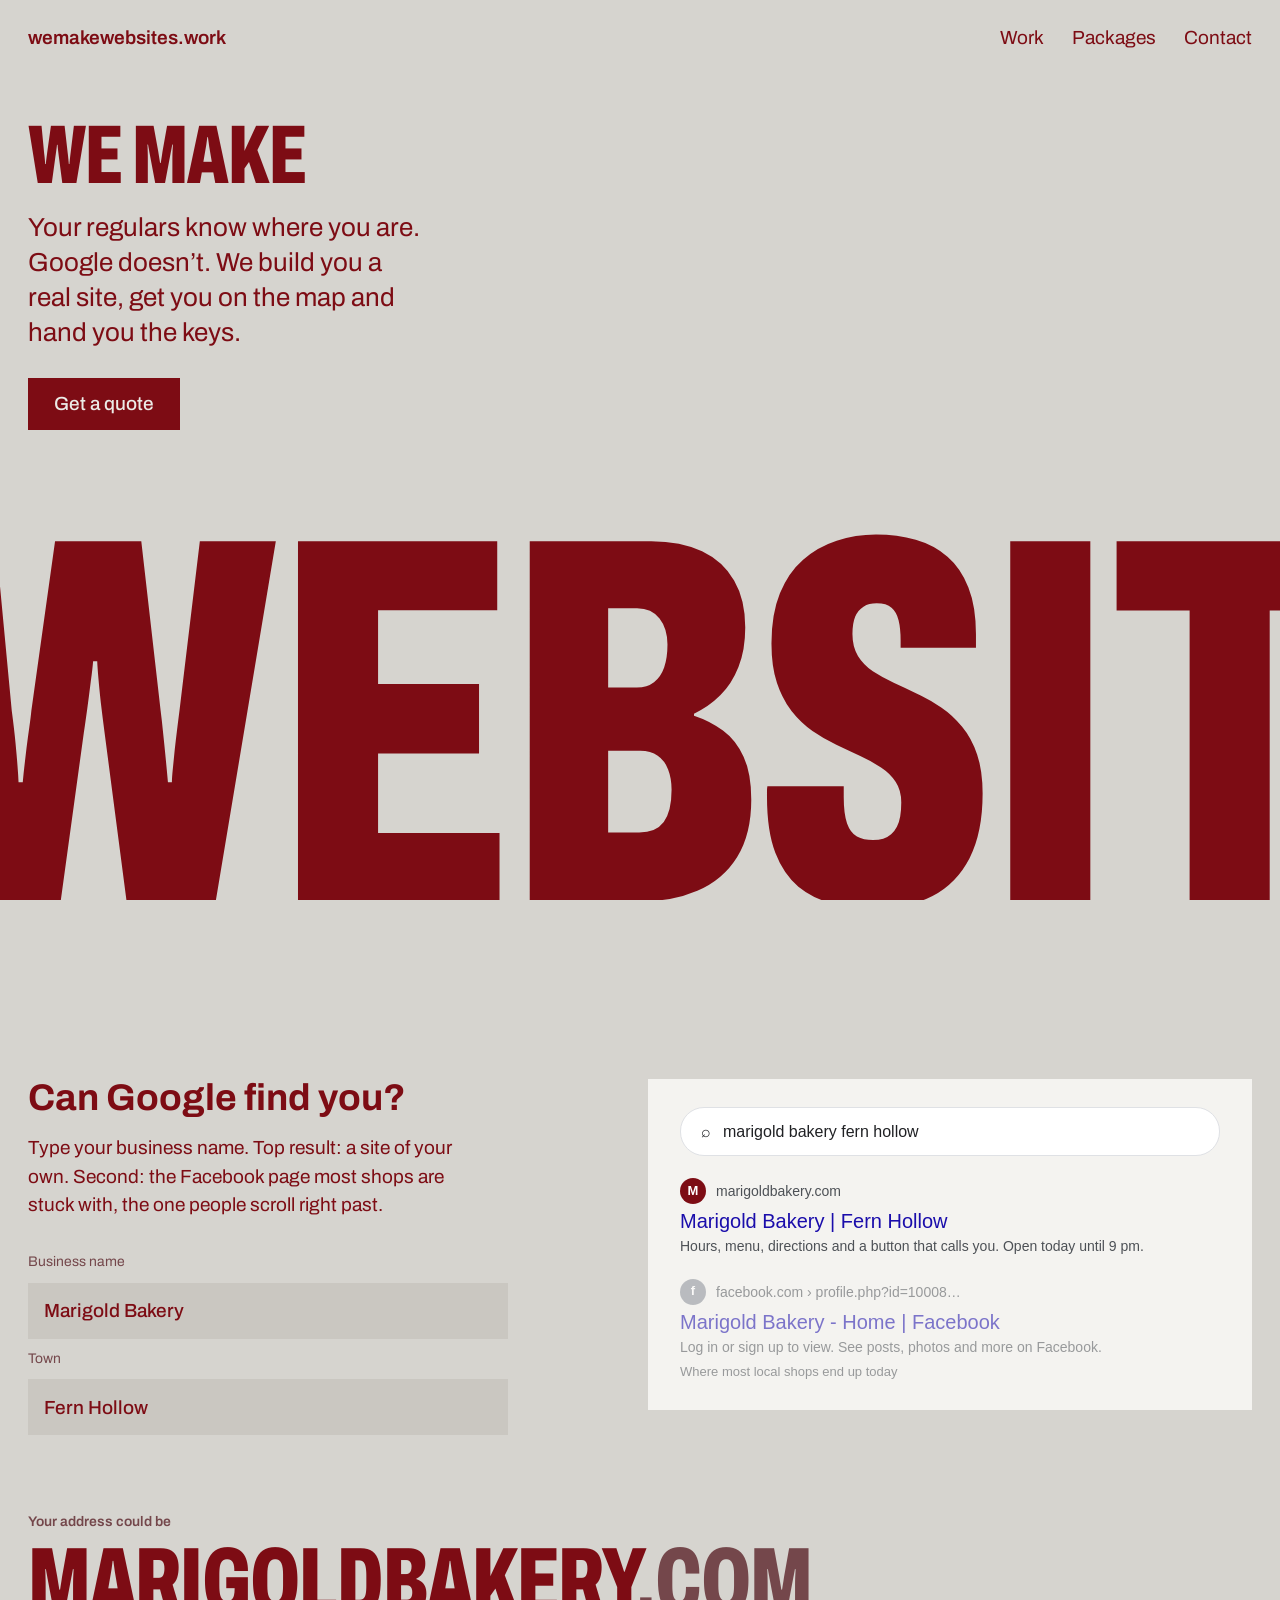
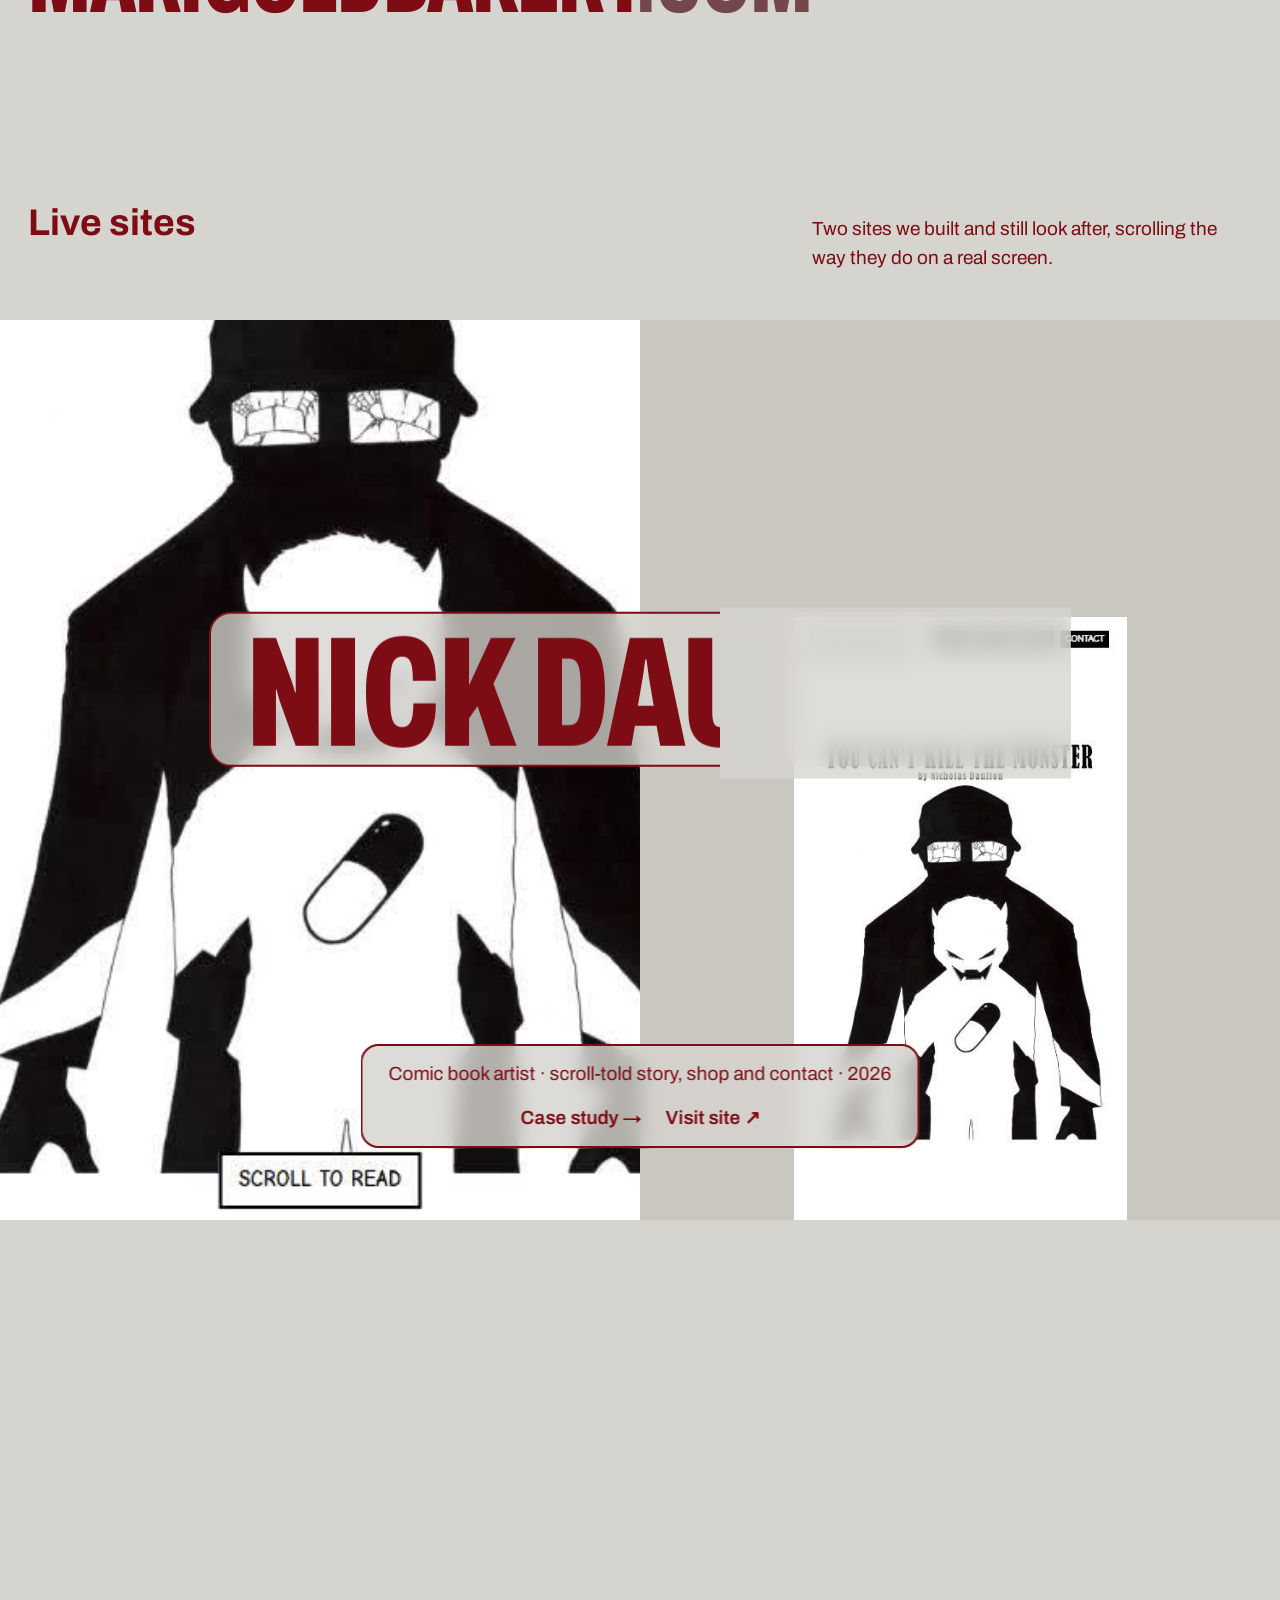
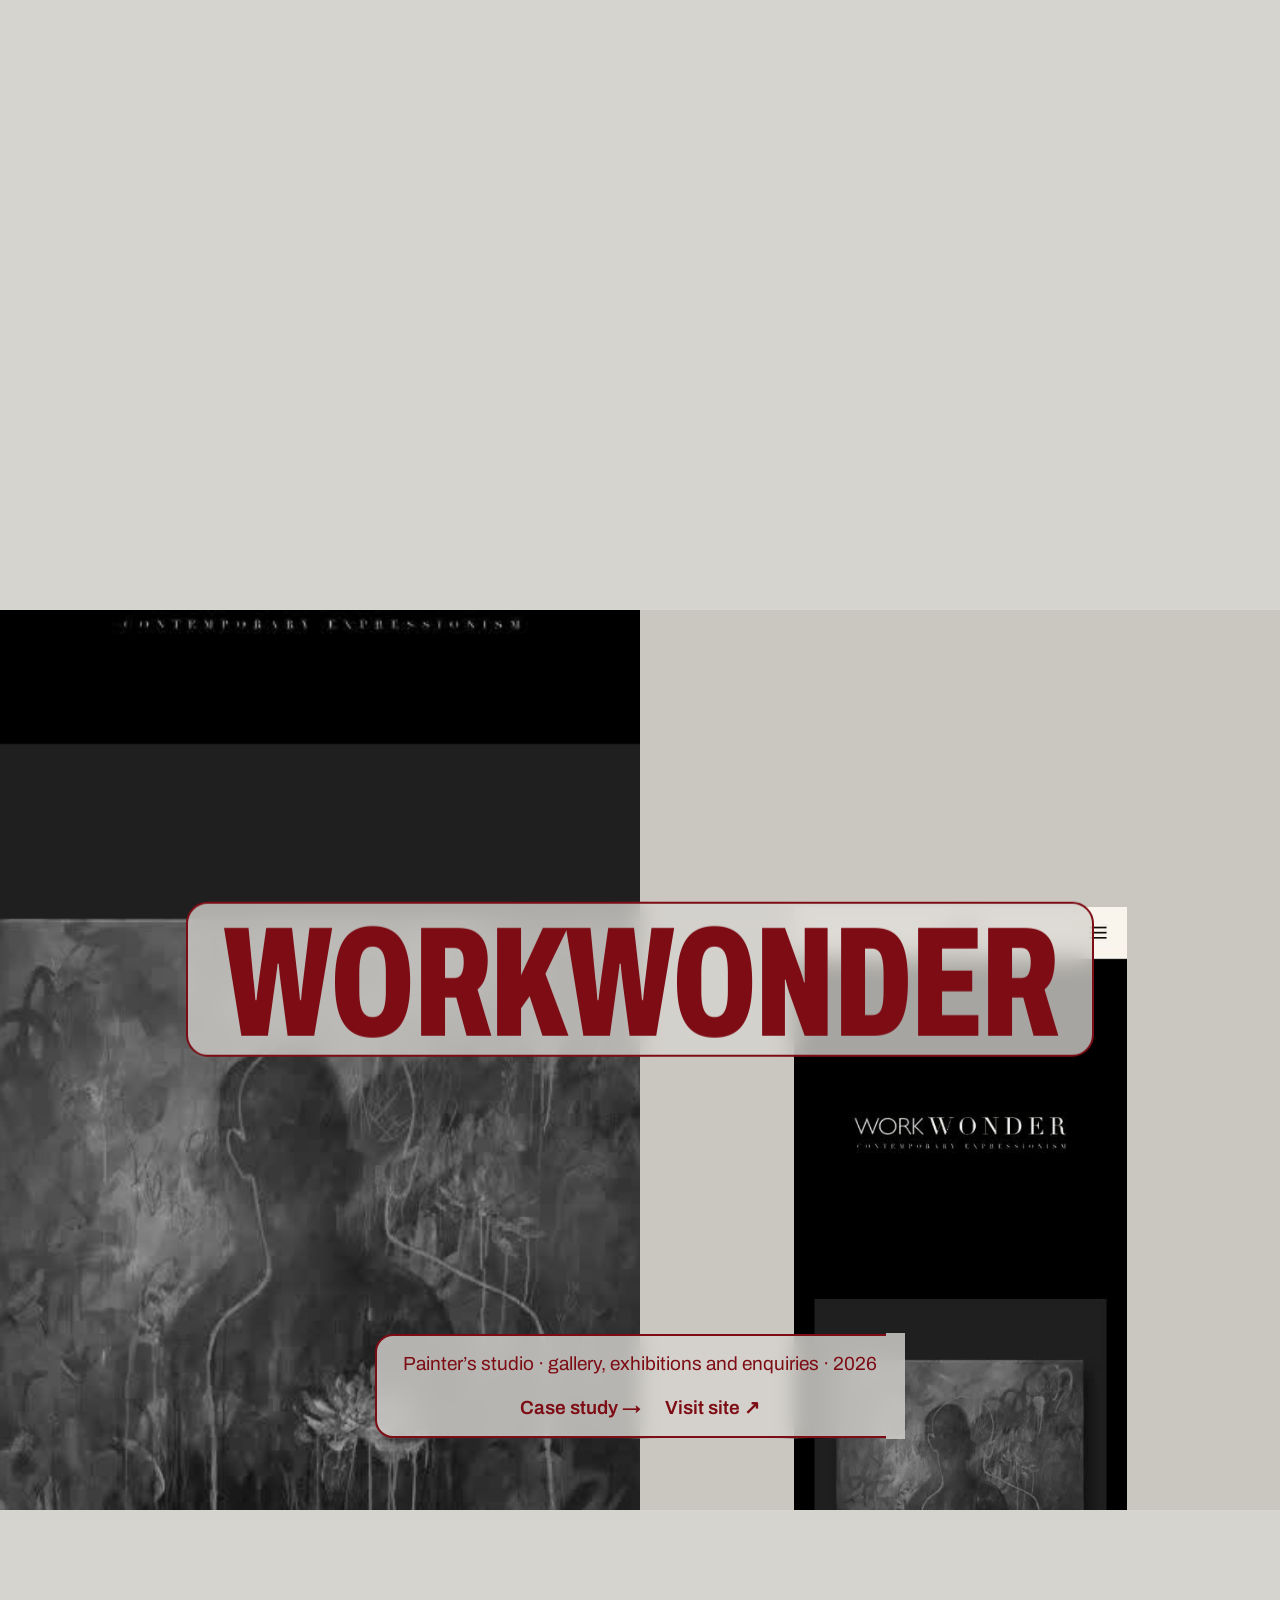
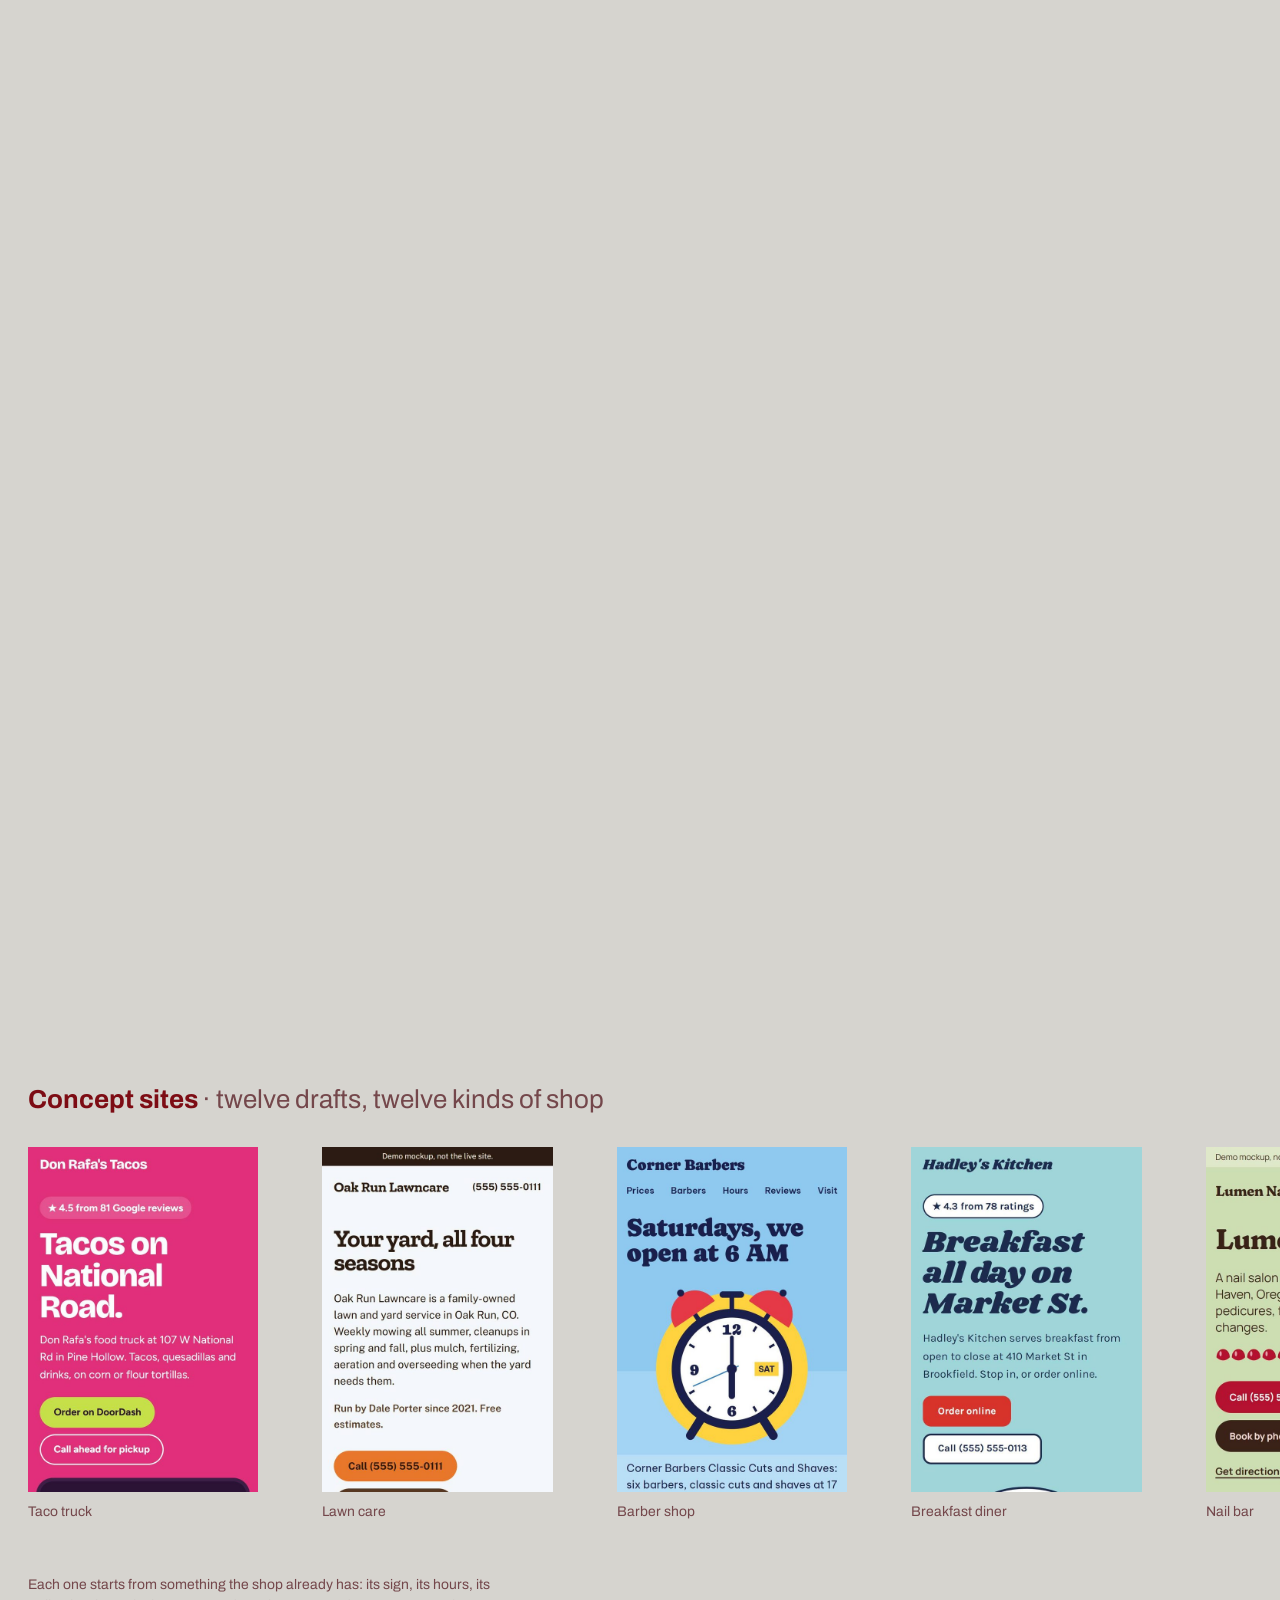
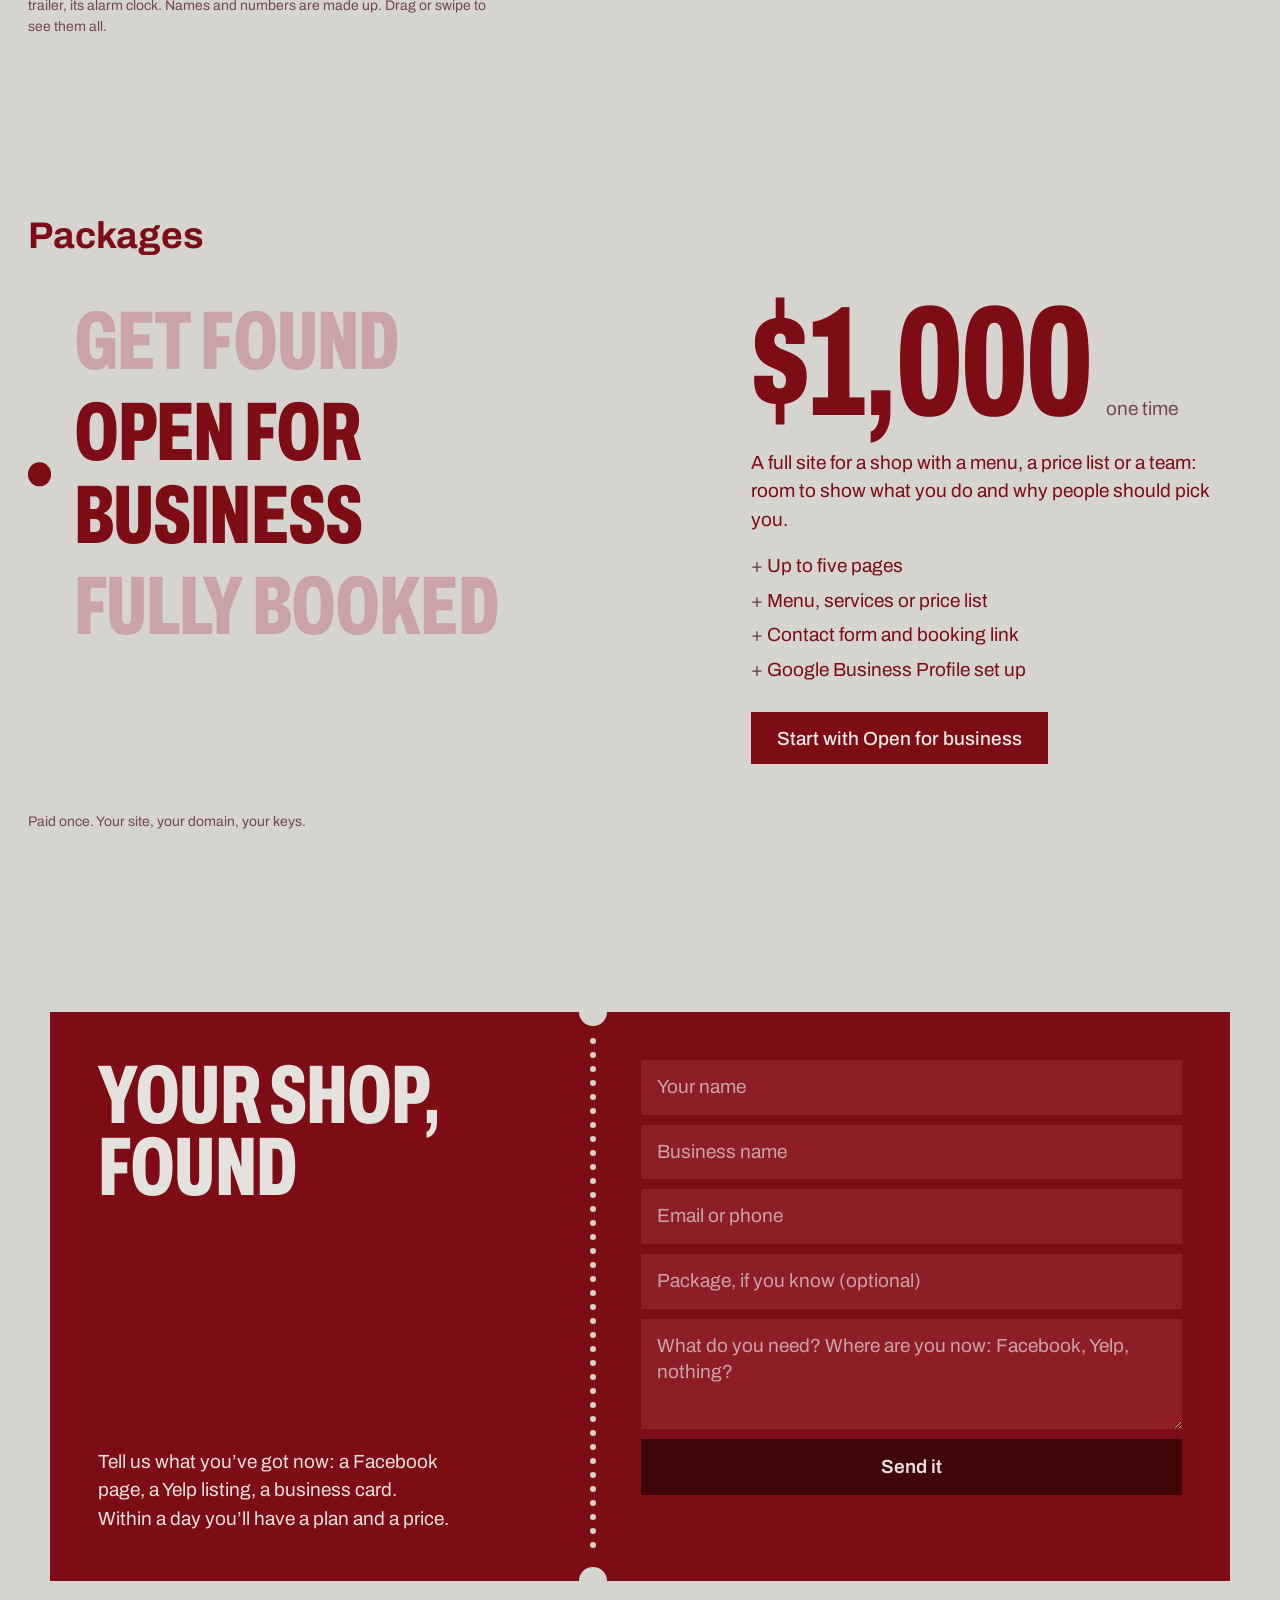
==== index.html @ 150157b2 "wemakewebsites.work Co-Authored-By: Claude Opus 5.5 <noreply@anthropic.com> Claude-Session: https://" ====
<!doctype html>
<html lang="en">
<head>
  <meta charset="utf-8">
  <meta name="viewport" content="width=device-width, initial-scale=1">
  <title>We Make Websites — websites for local businesses</title>
  <meta name="description" content="Real websites for local businesses that are stuck on a Facebook page Google can't find. Built in days, priced up front.">
  <script>document.documentElement.classList.add('js');try{var t=new URLSearchParams(location.search).get('theme')||sessionStorage.getItem('theme');if(t)document.documentElement.dataset.theme=t}catch(e){}</script>
  <link rel="preconnect" href="https://fonts.googleapis.com">
  <link rel="preconnect" href="https://fonts.gstatic.com" crossorigin>
  <link href="https://fonts.googleapis.com/css2?family=Archivo:wdth,wght@62..125,100..900&display=swap" rel="stylesheet">
  <link rel="stylesheet" href="css/site.css">
</head>
<body>
<main>
  <header class="bar">
    <a class="wordmark" href="./">wemakewebsites.work</a>
    <nav aria-label="Main">
      <button class="menu-word" aria-expanded="false">Menu</button>
      <ul>
        <li><a class="link" href="#work">Work</a></li>
        <li><a class="link" href="#packages">Packages</a></li>
        <li><a class="link" href="#contact">Contact</a></li>
      </ul>
    </nav>
  </header>

  <section class="hero" aria-labelledby="hero-title">
    <div class="hero-copy" data-stagger>
      <h1 id="hero-title"><span class="we display" data-reveal>We make</span> <span class="monument display">websites</span></h1>
      <p data-reveal>Your regulars know where you are. Google doesn’t. We build you a real site, get you on the map and hand you the keys.</p>
      <a class="button" href="#contact" data-reveal>Get a quote</a>
    </div>
  </section>

  <section class="find" id="find" aria-labelledby="find-title">
    <div class="find-grid">
      <div class="find-intro" data-stagger>
        <h2 id="find-title" data-reveal>Can Google find you?</h2>
        <p data-reveal>Type your business name. Top result: a site of your own. Second: the Facebook page most shops are stuck with, the one people scroll right past.</p>
        <form class="find-form" onsubmit="return false" data-reveal>
          <label for="biz-name">Business name</label>
          <input id="biz-name" type="text" value="Marigold Bakery" autocomplete="off" maxlength="40">
          <label for="biz-town">Town</label>
          <input id="biz-town" type="text" value="Fern Hollow" autocomplete="off" maxlength="30">
        </form>
      </div>
      <div class="serp" data-ui data-reveal aria-live="polite">
        <div class="serp-query"><span aria-hidden="true">⌕</span> <span data-out="query">marigold bakery fern hollow</span></div>
        <div class="serp-result">
          <div class="serp-site"><span class="serp-fav" data-out="fav">M</span><span><span data-out="url">marigoldbakery.com</span></span></div>
          <div class="serp-title" data-out="title">Marigold Bakery | Fern Hollow</div>
          <div class="serp-snippet">Hours, menu, directions and a button that calls you. Open today until 9 pm.</div>
        </div>
        <div class="serp-result buried">
          <div class="serp-site"><span class="serp-fav grey">f</span><span>facebook.com › profile.php?id=10008…</span></div>
          <div class="serp-title" data-out="fb-title">Marigold Bakery - Home | Facebook</div>
          <div class="serp-snippet">Log in or sign up to view. See posts, photos and more on Facebook.</div>
          <span class="serp-tag">Where most local shops end up today</span>
        </div>
      </div>
    </div>
    <p class="domain"><span class="domain-label">Your address could be</span> <span class="domain-name display"><span data-out="domain">marigoldbakery</span><span>.com</span></span></p>
  </section>

  <section class="work" id="work" aria-labelledby="work-title">
    <div class="work-head"><h2 id="work-title" class="section-title" data-reveal>Live sites</h2><p data-reveal>Two sites we built and still look after, scrolling the way they do on a real screen.</p></div>

    <article class="project">
      <div class="stage">
        <div class="pane left">
          <video data-autoplay muted loop playsinline preload="metadata" poster="img/work/nickdaulton-desktop-poster.jpg" aria-label="Scrolling through nickdaultoncomics.com on a laptop">
            <source src="img/work/nickdaulton-desktop.mp4" type="video/mp4">
          </video>
        </div>
        <div class="pane right">
          <video data-autoplay muted loop playsinline preload="metadata" poster="img/work/nickdaulton-phone-poster.jpg" aria-label="Scrolling through nickdaultoncomics.com on a phone">
            <source src="img/work/nickdaulton-phone.mp4" type="video/mp4">
          </video>
        </div>
        <div class="seam-title">
          <h3 class="display">Nick Daulton</h3>
        </div>
        <div class="seam-meta">
          <p>Comic book artist · scroll-told story, shop and contact · 2026</p>
          <div class="links">
            <a class="link" href="case/nick-daulton.html">Case study →</a>
            <a class="link" href="https://nickdaultoncomics.com" rel="noopener">Visit site ↗</a>
          </div>
        </div>
      </div>
    </article>

    <article class="project">
      <div class="stage">
        <div class="pane left">
          <video data-autoplay muted loop playsinline preload="metadata" poster="img/work/workwonder-desktop-poster.jpg" aria-label="Scrolling through workwonder.art on a laptop">
            <source src="img/work/workwonder-desktop.mp4" type="video/mp4">
          </video>
        </div>
        <div class="pane right">
          <video data-autoplay muted loop playsinline preload="metadata" poster="img/work/workwonder-phone-poster.jpg" aria-label="Scrolling through workwonder.art on a phone">
            <source src="img/work/workwonder-phone.mp4" type="video/mp4">
          </video>
        </div>
        <div class="seam-title">
          <h3 class="display">Workwonder</h3>
        </div>
        <div class="seam-meta">
          <p>Painter’s studio · gallery, exhibitions and enquiries · 2026</p>
          <div class="links">
            <a class="link" href="case/workwonder.html">Case study →</a>
            <a class="link" href="https://workwonder.art" rel="noopener">Visit site ↗</a>
          </div>
        </div>
      </div>
    </article>
  </section>

  <section class="gallery" aria-labelledby="gallery-title">
    <div class="gallery-title" data-reveal>
      <h2 id="gallery-title">Concept sites</h2> <p>· twelve drafts, twelve kinds of shop</p>
    </div>
    <div class="strip" tabindex="0" aria-label="Concept sites, scroll sideways">
      <figure><img src="img/concepts/taco-truck.jpg" width="600" height="900" alt="Concept site for a taco truck, hot pink menu board" loading="lazy"><figcaption>Taco truck</figcaption></figure>
      <figure><img src="img/concepts/lawn-care.jpg" width="600" height="900" alt="Concept site for a lawn care company with a four-seasons wheel" loading="lazy"><figcaption>Lawn care</figcaption></figure>
      <figure><img src="img/concepts/barber-early.jpg" width="600" height="900" alt="Concept site for a barber that opens at 6 am, with an alarm clock" loading="lazy"><figcaption>Barber shop</figcaption></figure>
      <figure><img src="img/concepts/breakfast-diner.jpg" width="600" height="900" alt="Concept site for an all-day breakfast diner with a yolk clock" loading="lazy"><figcaption>Breakfast diner</figcaption></figure>
      <figure><img src="img/concepts/nail-bar.jpg" width="600" height="900" alt="Concept site for a nail bar with a ring of polish swatches" loading="lazy"><figcaption>Nail bar</figcaption></figure>
      <figure><img src="img/concepts/auto-repair.jpg" width="600" height="900" alt="Concept site for an auto repair garage" loading="lazy"><figcaption>Auto repair</figcaption></figure>
      <figure><img src="img/concepts/florist.jpg" width="600" height="900" alt="Concept site for a florist with rows of flowers" loading="lazy"><figcaption>Florist</figcaption></figure>
      <figure><img src="img/concepts/taco-trailer.jpg" width="600" height="900" alt="Concept site for an orange taco trailer" loading="lazy"><figcaption>Taco trailer</figcaption></figure>
      <figure><img src="img/concepts/barber-hill.jpg" width="600" height="900" alt="Concept site for a barber with contour-line map" loading="lazy"><figcaption>Barber shop</figcaption></figure>
      <figure><img src="img/concepts/muffler-shop.jpg" width="600" height="900" alt="Concept site for a muffler and exhaust shop" loading="lazy"><figcaption>Muffler shop</figcaption></figure>
      <figure><img src="img/concepts/barber-door.jpg" width="600" height="900" alt="Concept site for a barber with an Open door sign" loading="lazy"><figcaption>Barber shop</figcaption></figure>
      <figure><img src="img/concepts/barber-suite.jpg" width="600" height="900" alt="Concept site for a barber with a lobby letterboard" loading="lazy"><figcaption>Barber studio</figcaption></figure>
    </div>
    <p class="gallery-note" data-reveal>Each one starts from something the shop already has: its sign, its hours, its trailer, its alarm clock. Names and numbers are made up. Drag or swipe to see them all.</p>
  </section>

  <section class="pricing" id="packages" aria-labelledby="packages-title">
    <h2 id="packages-title" class="section-title" data-reveal>Packages</h2>
    <div class="pricing-grid">
      <div class="plan-names" role="tablist" aria-label="Packages" aria-orientation="vertical">
        <button role="tab" id="t-found" aria-controls="p-found" aria-selected="false" tabindex="-1">Get found</button>
        <button role="tab" id="t-open" aria-controls="p-open" aria-selected="true">Open for business</button>
        <button role="tab" id="t-booked" aria-controls="p-booked" aria-selected="false" tabindex="-1">Fully booked</button>
      </div>
      <div class="plan-stage">
        <div class="plan-panel" id="p-found" role="tabpanel" aria-labelledby="t-found">
          <div class="plan-price"><strong class="display">$500</strong><span>one time</span></div>
          <p>One clean page with everything a customer is looking for, and your business set up properly on Google so they can find it.</p>
          <ul><li>One-page site, phone-first</li><li>Hours, address, map and a call button</li><li>Google Business Profile set up</li><li>Your domain connected</li></ul>
          <a class="button" href="#contact" data-plan="Get found">Start with Get found</a>
        </div>
        <div class="plan-panel" id="p-open" role="tabpanel" aria-labelledby="t-open">
          <div class="plan-price"><strong class="display">$1,000</strong><span>one time</span></div>
          <p>A full site for a shop with a menu, a price list or a team: room to show what you do and why people should pick you.</p>
          <ul><li>Up to five pages</li><li>Menu, services or price list</li><li>Contact form and booking link</li><li>Google Business Profile set up</li></ul>
          <a class="button" href="#contact" data-plan="Open for business">Start with Open for business</a>
        </div>
        <div class="plan-panel" id="p-booked" role="tabpanel" aria-labelledby="t-booked">
          <div class="plan-price"><strong class="display">$1,500</strong><span>one time</span></div>
          <p>Everything in Open for business, plus online booking or ordering, and we keep it up to date for the first three months.</p>
          <ul><li>Online booking or ordering</li><li>Three months of updates included</li><li>Search basics: titles, map, reviews</li></ul>
          <a class="button" href="#contact" data-plan="Fully booked">Start with Fully booked</a>
        </div>
      </div>
    </div>
    <p class="pricing-foot" data-reveal>Paid once. Your site, your domain, your keys.</p>
  </section>

  <section class="contact" id="contact" aria-labelledby="contact-title">
    <div class="coupon" data-reveal>
      <div class="coupon-left">
        <h2 id="contact-title" class="display">Your shop, found</h2>
        <p>Tell us what you’ve got now: a Facebook page, a Yelp listing, a business card. Within a day you’ll have a plan and a price.</p>
      </div>
      <form id="contact-form" action="https://api.web3forms.com/submit" method="POST">
        <!-- Web3Forms: replace with the access key from web3forms.com (it is meant to be public). -->
        <input type="hidden" name="access_key" value="YOUR_WEB3FORMS_ACCESS_KEY">
        <input type="hidden" name="subject" value="New enquiry from wemakewebsites.work">
        <input type="checkbox" name="botcheck" class="hp" tabindex="-1" autocomplete="off">
        <label class="visually-hidden" for="f-name">Your name</label>
        <input id="f-name" name="name" type="text" placeholder="Your name" required autocomplete="name">
        <label class="visually-hidden" for="f-biz">Business name</label>
        <input id="f-biz" name="business" type="text" placeholder="Business name" autocomplete="organization">
        <label class="visually-hidden" for="f-email">Email or phone</label>
        <input id="f-email" name="email" type="text" placeholder="Email or phone" required>
        <label class="visually-hidden" for="f-package">Package</label>
        <input id="f-package" name="package" type="text" placeholder="Package, if you know (optional)">
        <label class="visually-hidden" for="f-msg">What do you need?</label>
        <textarea id="f-msg" name="message" placeholder="What do you need? Where are you now: Facebook, Yelp, nothing?"></textarea>
        <button type="submit">Send it</button>
        <p class="form-status" role="status"></p>
      </form>
    </div>
  </section>
</main>

<footer class="footer">
  <div class="footer-cols">
    <ul><li>Studio</li><li>wemakewebsites.work</li></ul>
    <ul><li>Pages</li><li><a href="#work">Work</a></li><li><a href="#packages">Packages</a></li><li><a href="#contact">Contact</a></li></ul>
    <ul><li>Case studies</li><li><a href="case/nick-daulton.html">Nick Daulton</a></li><li><a href="case/workwonder.html">Workwonder</a></li></ul>
    <ul><li>Contact</li><li><a href="mailto:hello@wemakewebsites.work">hello@wemakewebsites.work</a></li><li>Replies within a day</li></ul>
  </div>
  <div></div>
  <div>
    <div class="footer-mark" aria-hidden="true">
      <svg viewBox="0 0 1700 150" preserveAspectRatio="xMidYMax meet"><text x="0" y="146" font-size="200" textLength="1700" lengthAdjust="spacingAndGlyphs">WEMAKEWEBSITES.WORK</text></svg>
    </div>
    <p class="legal"><span>© 2026 We Make Websites</span><span>Concept sites are unsolicited drafts, not client work.</span></p>
  </div>
</footer>

<script src="js/site.js"></script>
</body>
</html>
---- css/site.css ----
/* wemakewebsites.work
   Direction: "The name as a monument" (tasteskill seed 1169197259), palette Oxblood and grey,
   ground warmed a step toward mid-grey on request ("not black or white, somewhere in between"). */

:root {
  --bg: #d6d4cf;
  --surface: #cac7c1;
  --ink: #7d0c14;
  --muted: #74474b;
  --accent: #7d0c14;
  --accent-ink: #ecebe7;
  --field: #7d0c14;
  --field-ink: #e4e2dd;
  --field-soft: #c9a3a6;
  --field-input: #8f1d25;
  --field-deep: #3f0509;

  --font: "Archivo", "Arial Narrow", Arial, sans-serif;
  --step-small: clamp(0.8125rem, 0.79rem + 0.1vw, 0.875rem);
  --step-body: clamp(1.0625rem, 1rem + 0.25vw, 1.1875rem);
  --step-lead: clamp(1.25rem, 1.1rem + 0.7vw, 1.625rem);
  --step-head: clamp(2.5rem, 1.2rem + 5vw, 5.5rem);
  --step-display: clamp(5rem, 1rem + 11vw, 11rem);

  --margin: 28px;
  --gap: 16px;
  --section: clamp(120px, 14vw, 200px);

  --ease-out: cubic-bezier(0.22, 1, 0.36, 1);
  --ease-expo: cubic-bezier(0.16, 1, 0.3, 1);
  --ease-soft: cubic-bezier(0.33, 1, 0.68, 1);
  --t-press: 140ms;
  --t-hover: 180ms;
  --t-ui: 240ms;
}
@media (max-width: 720px) { :root { --margin: 20px; } }

*, *::before, *::after { box-sizing: border-box; }
html { -webkit-text-size-adjust: 100%; }
body {
  margin: 0;
  background: var(--bg);
  color: var(--ink);
  font-family: var(--font);
  font-size: var(--step-body);
  line-height: 1.5;
  font-kerning: normal;
  -webkit-font-smoothing: antialiased;
}
img, video, svg { display: block; max-width: 100%; }
a { color: inherit; }
h1, h2, h3, p, ul, ol, figure { margin: 0; }
ul, ol { padding: 0; list-style: none; }
::selection { background: var(--ink); color: var(--bg); }
:focus-visible { outline: 3px solid currentColor; outline-offset: 3px; }
.visually-hidden { position: absolute !important; width: 1px; height: 1px; overflow: hidden; clip: rect(0 0 0 0); white-space: nowrap; }

.display {
  font-weight: 800;
  font-stretch: 62%;
  text-transform: uppercase;
  letter-spacing: -0.01em;
  line-height: 0.86;
}

/* ---------- shared controls ---------- */
.button {
  display: inline-flex; align-items: center; justify-content: center;
  min-height: 52px; padding: 0 26px;
  background: var(--accent); color: var(--accent-ink);
  font: 500 var(--step-body)/1 var(--font);
  text-decoration: none; border: 0; border-radius: 0; cursor: pointer;
  transition: transform var(--t-press) var(--ease-out), background-color var(--t-hover) ease;
}
.button:active { transform: scale(0.97); }
.link {
  text-decoration: underline; text-decoration-color: transparent;
  text-underline-offset: 0.2em; text-decoration-thickness: 0.08em;
  transition: text-decoration-color var(--t-hover) ease;
}
@media (hover: hover) and (pointer: fine) {
  .button:hover { background: var(--field-deep); }
  .link:hover { text-decoration-color: currentColor; }
}

/* ---------- header ---------- */
.bar {
  position: absolute; inset: 0 0 auto 0; z-index: 5;
  display: flex; justify-content: space-between; align-items: baseline;
  padding: 24px var(--margin);
  font-size: var(--step-body);
}
.bar .wordmark { font-weight: 600; text-decoration: none; }
.bar nav ul { display: flex; gap: 28px; }
.bar nav a { text-decoration: none; }
.menu-word { display: none; }
@media (max-width: 720px) {
  .bar nav ul { display: none; }
  .bar nav.open ul {
    display: flex; flex-direction: column; gap: 14px;
    position: absolute; right: var(--margin); top: 60px;
    background: var(--ink); color: var(--bg); padding: 20px 24px;
    box-shadow: 0 12px 40px rgb(0 0 0 / 0.25); /* taste-skill-ignore: open menu floats */
  }
  .menu-word { display: inline; background: var(--bg); border: 0; color: var(--ink); font: 600 var(--step-body) var(--font); padding: 10px 14px; margin-right: -14px; cursor: pointer; }
}

/* ---------- hero: one word, cropped ---------- */
.hero {
  position: relative; height: 100svh; min-height: 620px; overflow: hidden;
}
.hero-copy {
  position: static;
  padding: calc(24px + 96px) var(--margin) 0;
  max-width: calc(36ch + 2 * var(--margin));
}
.hero h1 { font-weight: 800; }
.hero h1 .we { display: block; font-size: var(--step-head); }
.hero h1 .we, .hero-copy > p, .hero-copy > .button { position: relative; z-index: 2; }
.hero-copy p { margin-top: 18px; font-size: var(--step-lead); line-height: 1.35; max-width: 30ch; }
.hero-copy .button { margin-top: 28px; }
.monument {
  position: absolute; left: -7vw; bottom: -0.07em; z-index: 1;
  margin: 0; white-space: nowrap; pointer-events: none; user-select: none;
  font-size: min(41vw, 76svh);
  line-height: 0.8;
  color: var(--ink);
  transform-origin: 30% 100%;
}
@supports (animation-timeline: scroll()) {
  @media (prefers-reduced-motion: no-preference) {
    .monument { animation: monument-settle linear both; animation-timeline: scroll(root); animation-range: 0 100svh; }
    @keyframes monument-settle { from { transform: scale(1); } to { transform: scale(0.93) translateY(-2%); } }
  }
}
@media (max-width: 720px) {
  .hero { min-height: 640px; }
  .hero-copy { max-width: 58%; padding-top: 104px; }
  .hero-copy p { font-size: 1.125rem; }
  .monument {
    writing-mode: vertical-rl;
    font-size: 58vw; left: auto; bottom: auto;
    right: -0.3em; top: 50%; transform: translateY(-50%);
  }
  @supports (animation-timeline: scroll()) { .monument { animation: none; } }
}

/* ---------- live thing: can Google find you? ---------- */
.find { padding: var(--section) var(--margin) 0; }
.find-grid {
  display: grid; grid-template-columns: repeat(12, 1fr); gap: var(--gap);
  align-items: start;
}
.find-intro { grid-column: 1 / span 5; }
.find-intro h2, .section-title {
  font-size: clamp(1.75rem, 1.2rem + 1.4vw, 2.5rem); line-height: 1.05; font-weight: 700;
}
.find-intro p { margin-top: 16px; max-width: 40ch; }
.find-form { margin-top: 32px; display: grid; gap: 10px; max-width: 30rem; }
.find-form label { font-size: var(--step-small); color: var(--muted); }
.find-form input {
  width: 100%; height: 56px; padding: 0 16px; border: 0; border-radius: 0;
  background: var(--surface); color: var(--ink); font: 500 var(--step-body) var(--font);
}
.find-form input:focus-visible { outline: 3px solid var(--ink); outline-offset: 0; }
.serp {
  grid-column: 7 / span 6; background: #f4f3f0; color: #202124;
  padding: 28px 32px; font-family: Arial, sans-serif; font-size: 16px; line-height: 1.45;
}
.serp-query { display: flex; align-items: center; gap: 12px; background: #fff; border-radius: 24px; padding: 12px 20px; margin-bottom: 22px; color: #202124; border: 1px solid #dfe1e5; } /* taste-skill-ignore: inside data-ui search fragment */
.serp-result + .serp-result { margin-top: 22px; }
.serp-site { display: flex; align-items: center; gap: 10px; font-size: 14px; color: #4d5156; }
.serp-fav { width: 26px; height: 26px; border-radius: 50%; display: grid; place-items: center; background: var(--ink); color: #fff; font-size: 13px; font-weight: 700; flex: none; }
.serp-fav.grey { background: #8a8f98; }
.serp-title { margin-top: 4px; font-size: 20px; color: #1a0dab; line-height: 1.3; }
.serp-snippet { color: #4d5156; font-size: 14px; margin-top: 2px; }
.serp-result.buried { opacity: 0.55; }
.serp-tag { display: inline-block; margin-top: 6px; font-size: 13px; color: #4d5156; }
.domain { margin-top: clamp(48px, 6vw, 96px); }
.domain-label { display: block; font-size: var(--step-small); color: var(--muted); font-weight: 600; }
.domain-name {
  display: block; margin-top: 4px; overflow-wrap: anywhere;
  font-size: clamp(2.5rem, 1rem + 6vw, 6.5rem); line-height: 0.95;
}
.domain-name span + span { color: var(--muted); }
@media (max-width: 900px) {
  .find-intro, .serp { grid-column: 1 / -1; }
  .serp { margin-top: 32px; padding: 22px 18px; }
}

/* ---------- work: title torn at the seam ---------- */
.work { margin-top: var(--section); position: relative; }
.work-head { display: flex; justify-content: space-between; align-items: baseline; gap: 24px; padding: 0 var(--margin) 48px; flex-wrap: wrap; }
.work-head p { max-width: 40ch; }
.project { position: relative; height: 210svh; }
.stage { position: sticky; top: 0; height: 100svh; overflow: hidden; background: #0e0e0e; }
.pane {
  position: absolute; top: -22svh; width: 50vw; height: 144svh; overflow: hidden;
  will-change: transform;
}
.pane.left { left: 0; }
.pane.right { left: 50vw; background: var(--surface); display: grid; place-items: center; }
.pane video { width: 100%; height: 100%; object-fit: cover; }
.pane.right video { width: auto; height: 74svh; aspect-ratio: 1 / 2; object-fit: cover; object-position: top; }
.seam-title {
  position: absolute; left: 0; right: 0; top: 41%; z-index: 3;
  transform: translateY(-50%);
  text-align: center;
}
.seam-title h3 {
  display: inline-block; margin: 0; padding: 0.08em 0.22em 0.02em;
  font-size: var(--step-display); color: var(--ink);
  background: color-mix(in srgb, var(--bg) 78%, transparent);
  -webkit-backdrop-filter: blur(12px); backdrop-filter: blur(12px);
  border: 2px solid var(--ink); border-radius: 0.14em; /* taste-skill-ignore: matches the bordered meta box */
}
.seam-meta {
  position: absolute; left: 50%; bottom: 8svh; z-index: 3; transform: translateX(-50%);
  background: color-mix(in srgb, var(--bg) 82%, transparent); color: var(--ink);
  -webkit-backdrop-filter: blur(10px); backdrop-filter: blur(10px);
  border: 2px solid var(--ink); border-radius: 18px; /* taste-skill-ignore: client asked for a bordered, softer box */
  padding: 14px 26px 6px; text-align: center; min-width: min(420px, 86vw);
}
.seam-meta p { font-size: var(--step-body); }
.seam-meta .links { margin-top: 8px; display: flex; justify-content: center; gap: 24px; }
.seam-meta a { display: inline-flex; min-height: 44px; align-items: center; font-weight: 600; }
@media (max-width: 720px) {
  .project { height: 190svh; }
  .pane.right video { height: 64svh; }
  .seam-title h3 { font-size: 15vw; }
}

/* ---------- gallery: small frames, wide space ---------- */
.gallery {
  position: relative;
  padding: var(--section) 0 0;
}
.gallery-title { padding: 0 var(--margin); position: relative; z-index: 2; margin-bottom: 28px; }
.gallery-title h2 { display: inline; font-size: var(--step-lead); font-weight: 700; line-height: 1.2; }
.gallery-title p { display: inline; font-size: var(--step-lead); color: var(--muted); }
.strip {
  display: flex; gap: 5vw; overflow-x: auto; scroll-snap-type: x proximity;
  padding: 0 var(--margin) 24px; scroll-padding-inline: var(--margin); scrollbar-width: none; cursor: grab;
}
.strip::-webkit-scrollbar { display: none; }
.strip figure { flex: none; width: max(18vw, 200px); scroll-snap-align: start; }
.strip img {
  width: 100%; height: auto; aspect-ratio: 2 / 3; object-fit: cover; object-position: top;
  transition: transform var(--t-ui) var(--ease-out);
}
.strip figcaption { margin-top: 10px; font-size: var(--step-small); color: var(--muted); }
@media (hover: hover) and (pointer: fine) {
  .strip figure:hover img { transform: scale(1.06); }
}
.gallery-note { padding: 28px var(--margin) 0; max-width: calc(60ch + 2 * var(--margin)); color: var(--muted); font-size: var(--step-small); }
@media (max-width: 720px) {
  .strip figure { width: 40vw; }
  .gallery-title { margin-bottom: 20px; }
}

/* ---------- pricing: plan names, one live figure ---------- */
.pricing { padding: var(--section) var(--margin) 0; }
.pricing-grid { display: grid; grid-template-columns: repeat(12, 1fr); gap: var(--gap); margin-top: 40px; }
.plan-names { grid-column: 1 / span 6; display: flex; flex-direction: column; align-items: flex-start; }
.plan-names button {
  position: relative; background: none; border: 0; padding: 4px 0 4px 0.55em; cursor: pointer;
  font: 800 var(--step-head)/1 var(--font); font-stretch: 62%;
  text-transform: uppercase; letter-spacing: -0.01em; text-align: left;
  color: var(--field-soft);
  transition: color var(--t-hover) ease;
}
.plan-names button[aria-selected="true"] { color: var(--ink); }
.plan-names button[aria-selected="true"]::before {
  content: ""; position: absolute; left: 0; top: 50%; width: 0.28em; height: 0.28em;
  border-radius: 50%; background: var(--ink); transform: translateY(-50%);
}
@media (hover: hover) and (pointer: fine) { .plan-names button:hover { color: var(--muted); } .plan-names button[aria-selected="true"]:hover { color: var(--ink); } }
.plan-stage { grid-column: 8 / span 5; position: relative; }
.plan-panel { transition: opacity 200ms ease; }
.plan-panel[hidden] { display: none; }
.plan-price { display: flex; align-items: baseline; gap: 14px; }
.plan-price strong { font-size: var(--step-display); }
.plan-price span { font-size: var(--step-body); color: var(--muted); }
.plan-panel p { margin-top: 18px; max-width: 42ch; }
.plan-panel ul { margin-top: 18px; display: grid; gap: 6px; }
.plan-panel li::before { content: "+ "; color: var(--muted); }
.plan-panel .button { margin-top: 28px; }
.pricing-foot { margin-top: 48px; color: var(--muted); font-size: var(--step-small); max-width: 60ch; }
@media (max-width: 900px) {
  .plan-names, .plan-stage { grid-column: 1 / -1; }
  .plan-stage { margin-top: 28px; }
}

/* ---------- contact: clip-out coupon ---------- */
.contact { padding: var(--section) var(--margin); }
.coupon {
  display: grid; grid-template-columns: 46fr 54fr;
  max-width: 1180px; margin: 0 auto;
  background: var(--field); color: var(--field-ink);
  position: relative;
}
.coupon::before, .coupon::after {
  content: ""; position: absolute; left: calc(46% - 14px); width: 28px; height: 28px;
  border-radius: 50%; background: var(--bg);
}
.coupon::before { top: -14px; }
.coupon::after { bottom: -14px; }
.coupon-left { padding: 48px; display: flex; flex-direction: column; justify-content: space-between; gap: 40px; position: relative; }
.coupon-left::after {
  content: ""; position: absolute; right: -3px; top: 26px; bottom: 26px; width: 6px;
  background: var(--bg);
  -webkit-mask: url("data:image/svg+xml,%3Csvg xmlns='http://www.w3.org/2000/svg' width='6' height='14'%3E%3Ccircle cx='3' cy='3' r='3'/%3E%3C/svg%3E") repeat-y;
          mask: url("data:image/svg+xml,%3Csvg xmlns='http://www.w3.org/2000/svg' width='6' height='14'%3E%3Ccircle cx='3' cy='3' r='3'/%3E%3C/svg%3E") repeat-y;
}
.coupon h2 { font-size: var(--step-head); }
.coupon-left p { font-size: var(--step-body); max-width: 32ch; }
.coupon form { padding: 48px; display: grid; gap: 10px; align-content: center; }
.coupon input, .coupon textarea, .coupon select {
  width: 100%; min-height: 52px; padding: 14px 16px; border: 0; border-radius: 0;
  background: var(--field-input); color: var(--field-ink); font: 400 var(--step-body)/1.4 var(--font);
}
.coupon textarea { min-height: 110px; resize: vertical; }
.coupon ::placeholder { color: var(--field-soft); opacity: 1; }
.coupon input:focus-visible, .coupon textarea:focus-visible { outline: 3px solid var(--field-ink); outline-offset: 0; }
.coupon button {
  min-height: 56px; border: 0; border-radius: 0; cursor: pointer;
  background: var(--field-deep); color: var(--field-ink); font: 600 var(--step-body) var(--font);
  transition: transform var(--t-press) var(--ease-out), background-color var(--t-hover) ease;
}
.coupon button:active { transform: scale(0.98); }
@media (hover: hover) and (pointer: fine) { .coupon button:hover { background: color-mix(in srgb, var(--field-deep) 70%, #000); } }
.form-status { min-height: 1.5em; font-size: var(--step-body); }
.hp { display: none; }
@media (max-width: 820px) {
  .contact { padding-left: 12px; padding-right: 12px; }
  .coupon {
    grid-template-columns: 1fr;
  }
  .coupon-left { padding: 32px 24px; }
  .coupon-left::after { display: none; }
  .coupon::before, .coupon::after { left: auto; top: calc(var(--notch, 220px) - 14px); bottom: auto; }
  .coupon::before { left: -14px; }
  .coupon::after { right: -14px; }
  .coupon form { padding: 24px; }
}

/* ---------- footer: columns above, wordmark below ---------- */
main { position: relative; z-index: 1; background: var(--bg); }
.footer {
  position: sticky; bottom: 0; z-index: 0;
  min-height: 100svh; display: grid; grid-template-rows: auto 1fr auto;
  background: var(--field); color: var(--field-ink);
  padding: 40px var(--margin) 20px;
}
.footer-cols { display: grid; grid-template-columns: repeat(4, 1fr); gap: var(--gap); font-size: var(--step-body); overflow-wrap: anywhere; }
.footer-cols li:first-child { color: var(--field-ink); font-weight: 600; }
.footer-cols li { color: var(--field-soft); }
.footer-cols a { text-decoration: none; }
.footer-cols a:hover { text-decoration: underline; }
.footer-mark { margin-top: 40px; }
.footer-mark svg { width: 100%; height: auto; fill: currentColor; overflow: visible; }
.footer-mark text { font-family: var(--font); font-weight: 800; font-stretch: 62%; }
.legal { margin-top: 20px; font-size: var(--step-small); color: var(--field-soft); display: flex; justify-content: space-between; gap: 16px; flex-wrap: wrap; }
@media (max-width: 720px) { .footer-cols { grid-template-columns: 1fr 1fr; row-gap: 32px; } .footer-cols ul:last-child { grid-column: 1 / -1; } }

/* ---------- case study pages ---------- */
.case-hero { position: relative; padding: 120px var(--margin) 0; }
.case-hero h1 { font-size: clamp(4.5rem, 1rem + 15vw, 16rem); }
.case-hero .lede { margin-top: 28px; font-size: var(--step-lead); max-width: 34ch; line-height: 1.3; }
.facts { margin-top: 48px; display: grid; grid-template-columns: repeat(4, 1fr); gap: var(--gap); }
.facts dt { font-size: var(--step-small); color: var(--muted); }
.facts dd { margin: 4px 0 0; font-weight: 600; }
.case-film { margin-top: 80px; display: grid; grid-template-columns: 3fr 1fr; gap: var(--gap); padding: 0 var(--margin); align-items: end; }
.case-film video { width: 100%; background: #111; }
.case-film .phone video { aspect-ratio: 1 / 2; object-fit: cover; object-position: top; }
.case-film figcaption { margin-top: 10px; font-size: var(--step-small); color: var(--muted); }
.chapter { display: grid; grid-template-columns: repeat(12, 1fr); gap: var(--gap); padding: var(--section) var(--margin) 0; }
.chapter h2 { grid-column: 1 / span 4; font-size: clamp(1.75rem, 1.2rem + 1.4vw, 2.5rem); line-height: 1.05; font-weight: 700; }
.chapter .body { grid-column: 6 / span 6; display: grid; gap: 18px; }
.chapter .body ul { display: grid; gap: 6px; }
.chapter .body li::before { content: "+ "; color: var(--muted); }
.next-band { margin-top: var(--section); background: var(--surface); padding: 72px var(--margin); display: flex; justify-content: space-between; align-items: end; gap: 24px; flex-wrap: wrap; }
.next-band a { text-decoration: none; font-size: var(--step-head); }
.case-cta { margin-top: 28px; }
.stills { padding: var(--section) var(--margin) 0; }
.stills-row { margin-top: 32px; display: grid; grid-template-columns: 2fr 1fr 1fr; gap: var(--gap); }
.stills-row img { width: 100%; height: 100%; aspect-ratio: 16 / 10; object-fit: cover; }
.stills-row img:not(:first-child) { aspect-ratio: auto; object-position: 30% 50%; }
@media (max-width: 820px) { .stills-row { grid-template-columns: 1fr 1fr; } .stills-row img:first-child { grid-column: 1 / -1; } }
@media (max-width: 820px) {
  .facts { grid-template-columns: 1fr 1fr; row-gap: 24px; }
  .case-film { grid-template-columns: 1fr; }
  .case-film .phone { display: none; }
  .chapter h2, .chapter .body { grid-column: 1 / -1; }
}

/* ---------- entrances ---------- */
@media (prefers-reduced-motion: no-preference) {
  .js [data-reveal] { opacity: 0; transform: translateY(24px); transition: opacity 700ms var(--ease-out), transform 900ms var(--ease-expo); transition-delay: var(--d, 0ms); }
  .js [data-reveal].is-in { opacity: 1; transform: none; }
}

/* ---------- colour schemes to try: add ?theme=forest (etc.) to the URL, or ?themes for a picker ---------- */
:root[data-theme="forest"] { --bg:#d3d6cf; --surface:#c5c9c0; --ink:#1f4a33; --muted:#4f6457; --accent:#1f4a33; --accent-ink:#e8ebe5; --field:#1f4a33; --field-ink:#e2e6df; --field-soft:#a9bfb0; --field-input:#2c5a41; --field-deep:#0e2a1c; }
:root[data-theme="navy"]   { --bg:#d4d5d8; --surface:#c6c8cd; --ink:#1c2f6b; --muted:#4b5574; --accent:#1c2f6b; --accent-ink:#e6e8ee; --field:#1c2f6b; --field-ink:#e2e4ea; --field-soft:#a7b0cc; --field-input:#2a3f80; --field-deep:#0b1638; }
:root[data-theme="tomato"] { --bg:#dcd5c8; --surface:#cfc6b6; --ink:#2b2622; --muted:#6a5f55; --accent:#c8431f; --accent-ink:#fbf4ea; --field:#c8431f; --field-ink:#fbf1e6; --field-soft:#f3c2ad; --field-input:#d65d39; --field-deep:#5e1a06; }
:root[data-theme="slate"]  { --bg:#cdd0cf; --surface:#bfc3c2; --ink:#23292b; --muted:#555e60; --accent:#23292b; --accent-ink:#e8c35a; --field:#2f3a3d; --field-ink:#ecd27f; --field-soft:#9aa6a8; --field-input:#3c494c; --field-deep:#161c1e; }
:root[data-theme="plum"]   { --bg:#d8d3d6; --surface:#cbc4c8; --ink:#4b1d48; --muted:#6c5068; --accent:#4b1d48; --accent-ink:#efe8ec; --field:#4b1d48; --field-ink:#efe6ec; --field-soft:#c5a9c1; --field-input:#5c2b58; --field-deep:#250b23; }
.theme-picker {
  position: fixed; left: 12px; bottom: 12px; z-index: 50; display: flex; gap: 6px; padding: 6px;
  background: color-mix(in srgb, var(--bg) 80%, transparent); -webkit-backdrop-filter: blur(10px); backdrop-filter: blur(10px);
  border: 2px solid var(--ink); border-radius: 999px; /* taste-skill-ignore: dev-only picker */
}
.theme-picker button { width: 30px; height: 30px; border-radius: 50%; border: 2px solid transparent; cursor: pointer; }
.theme-picker button[aria-pressed="true"] { border-color: var(--ink); outline: 2px solid var(--bg); outline-offset: -5px; }
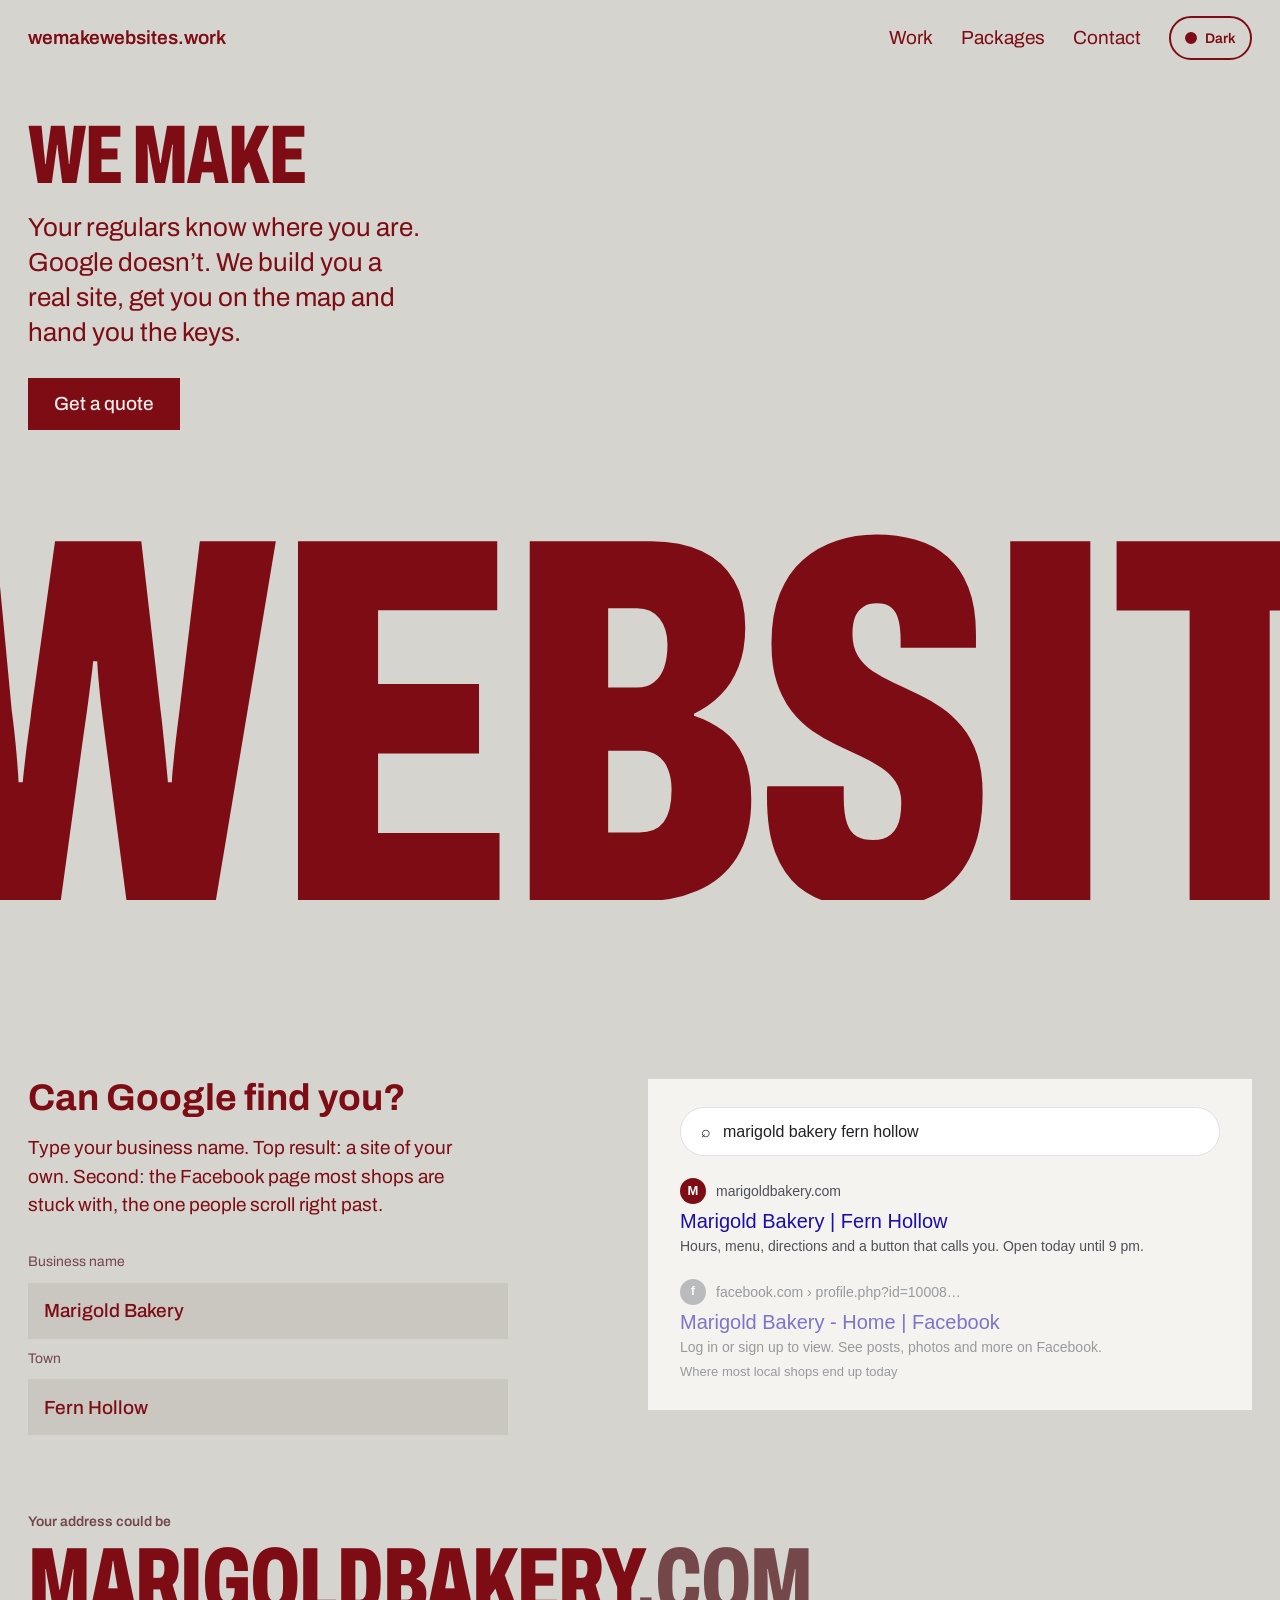
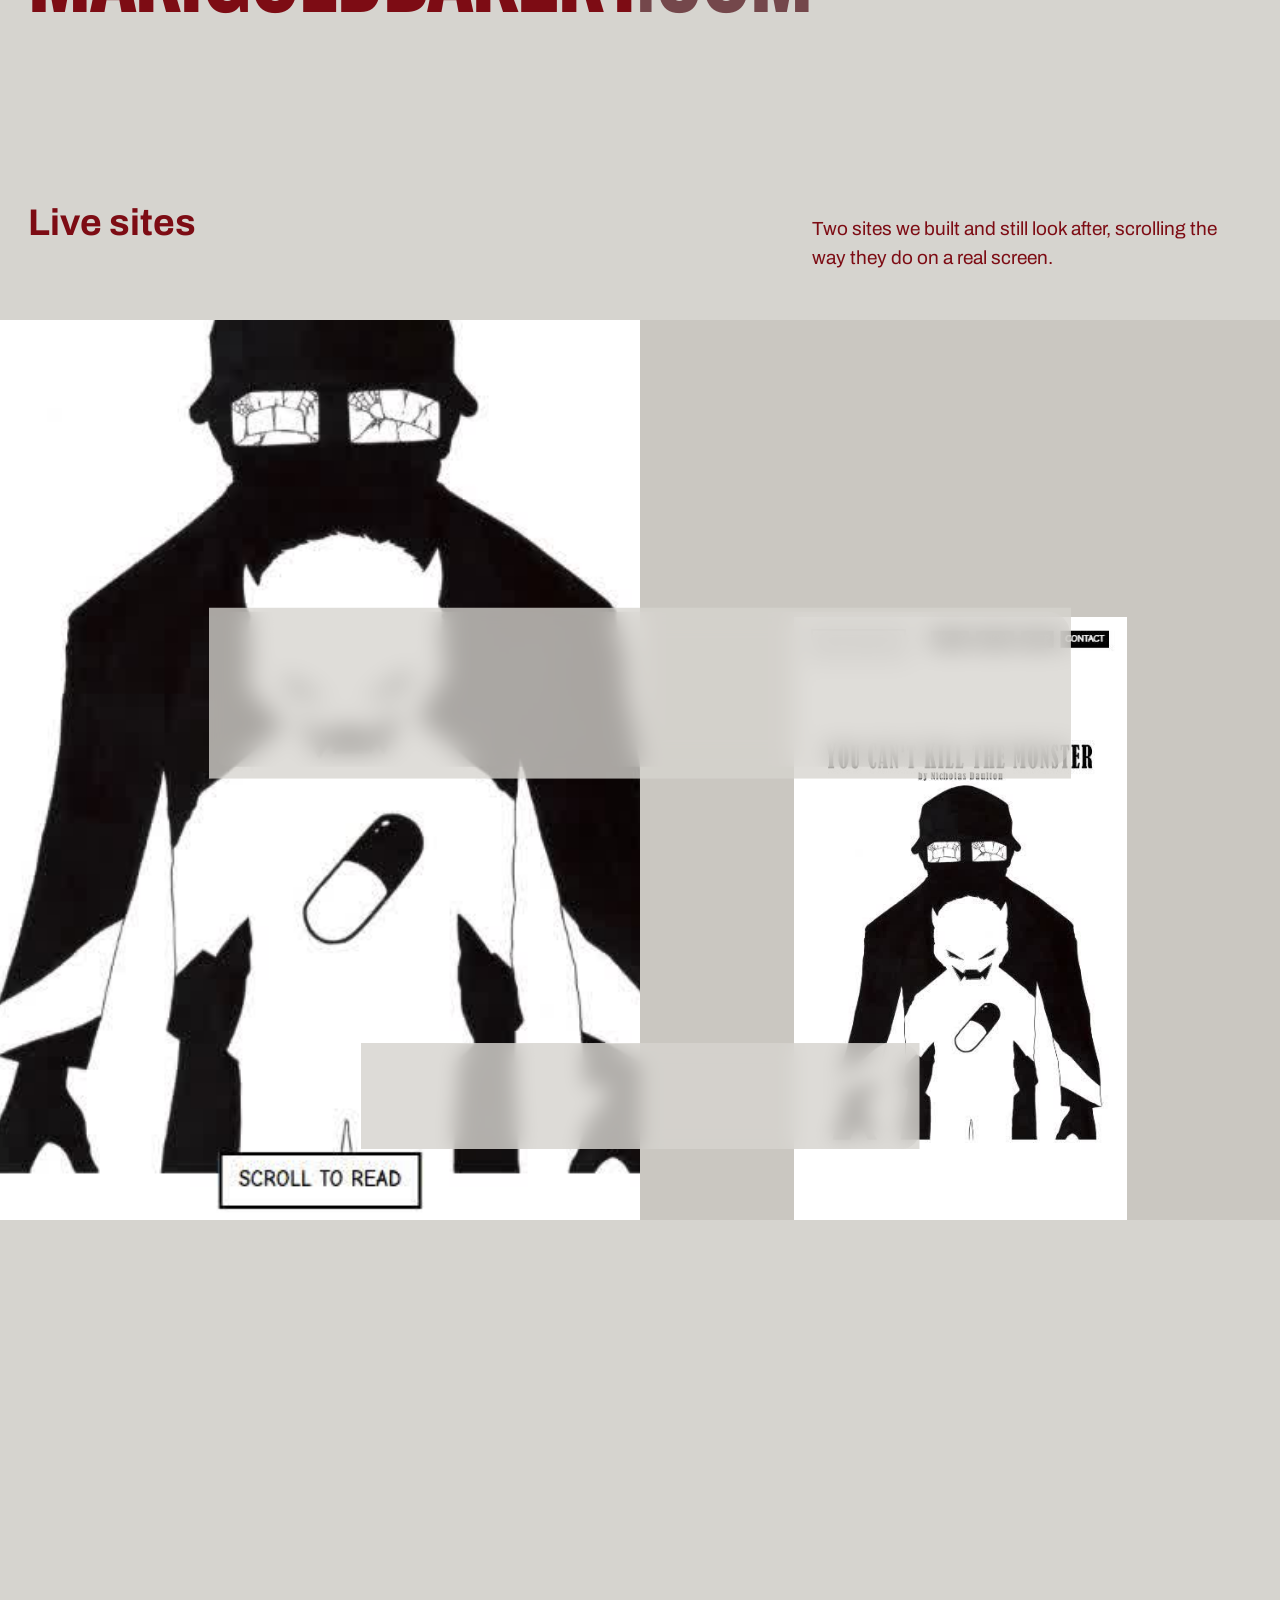
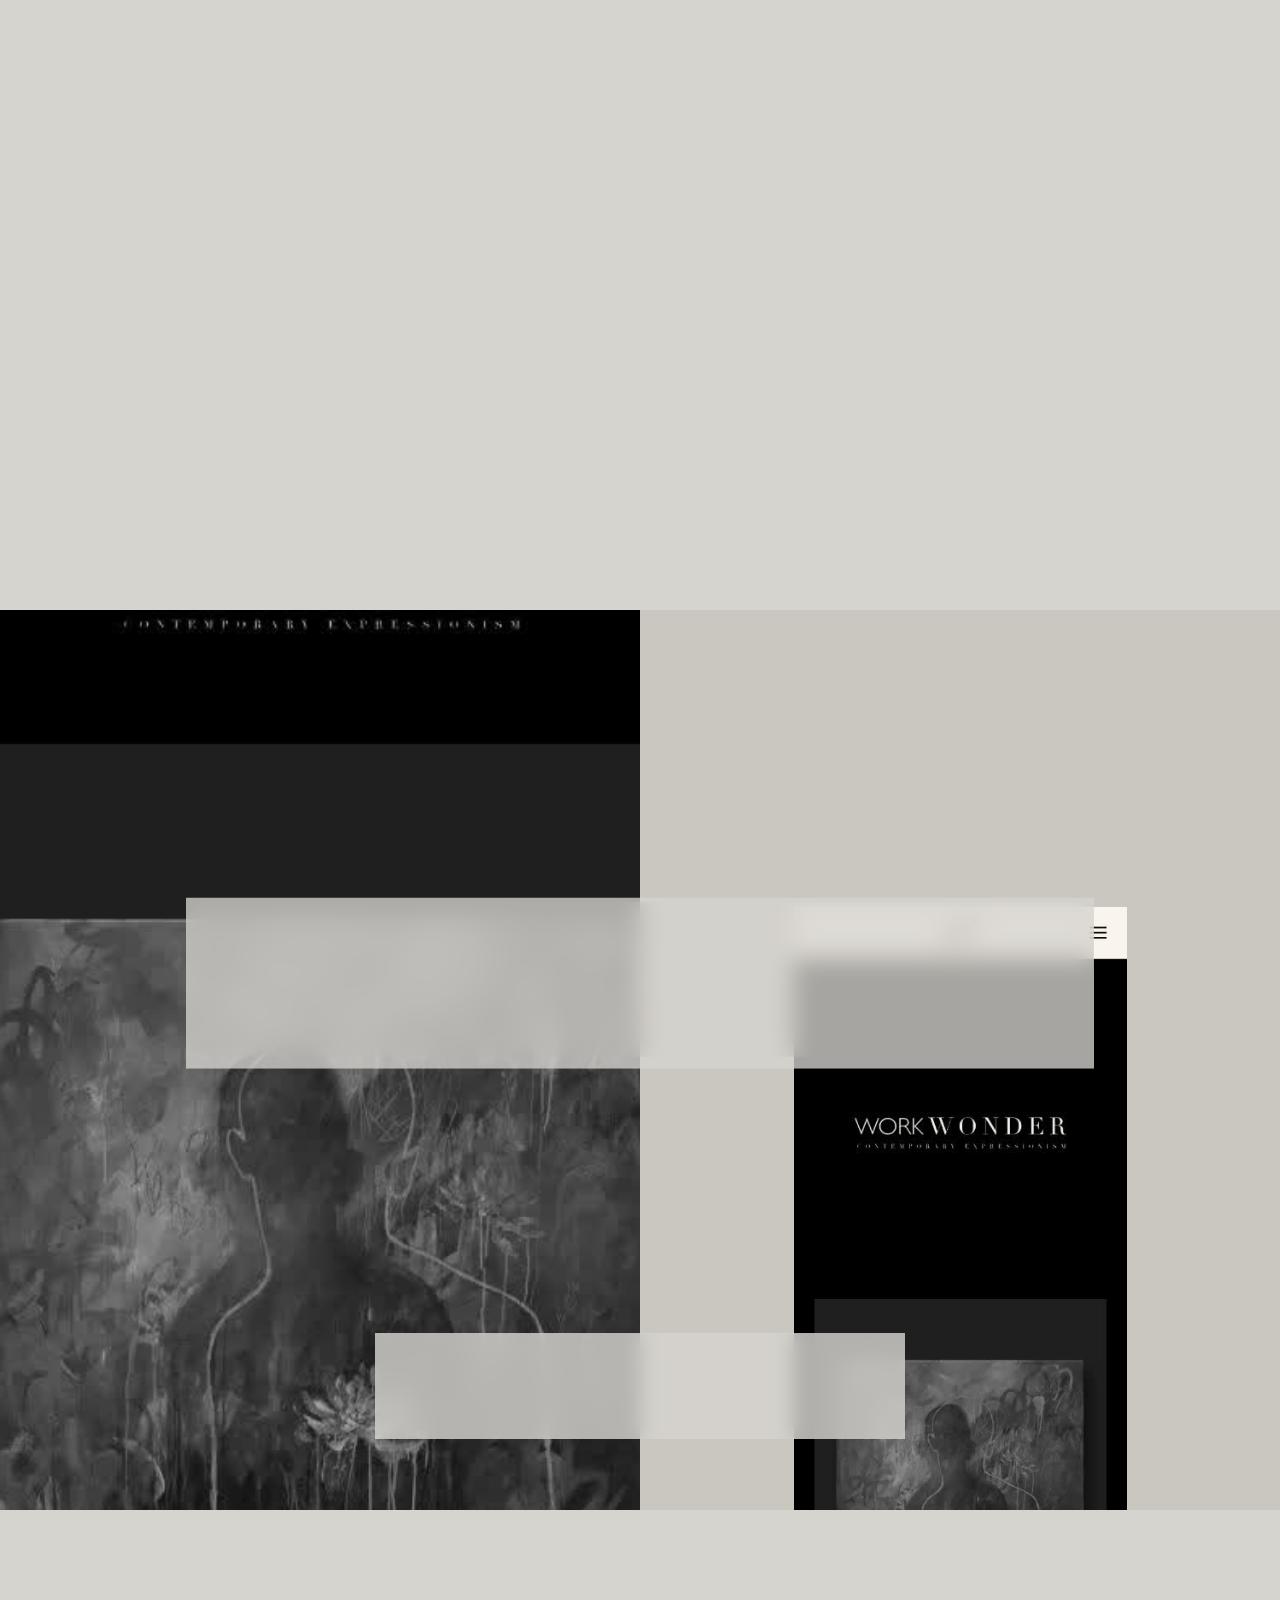
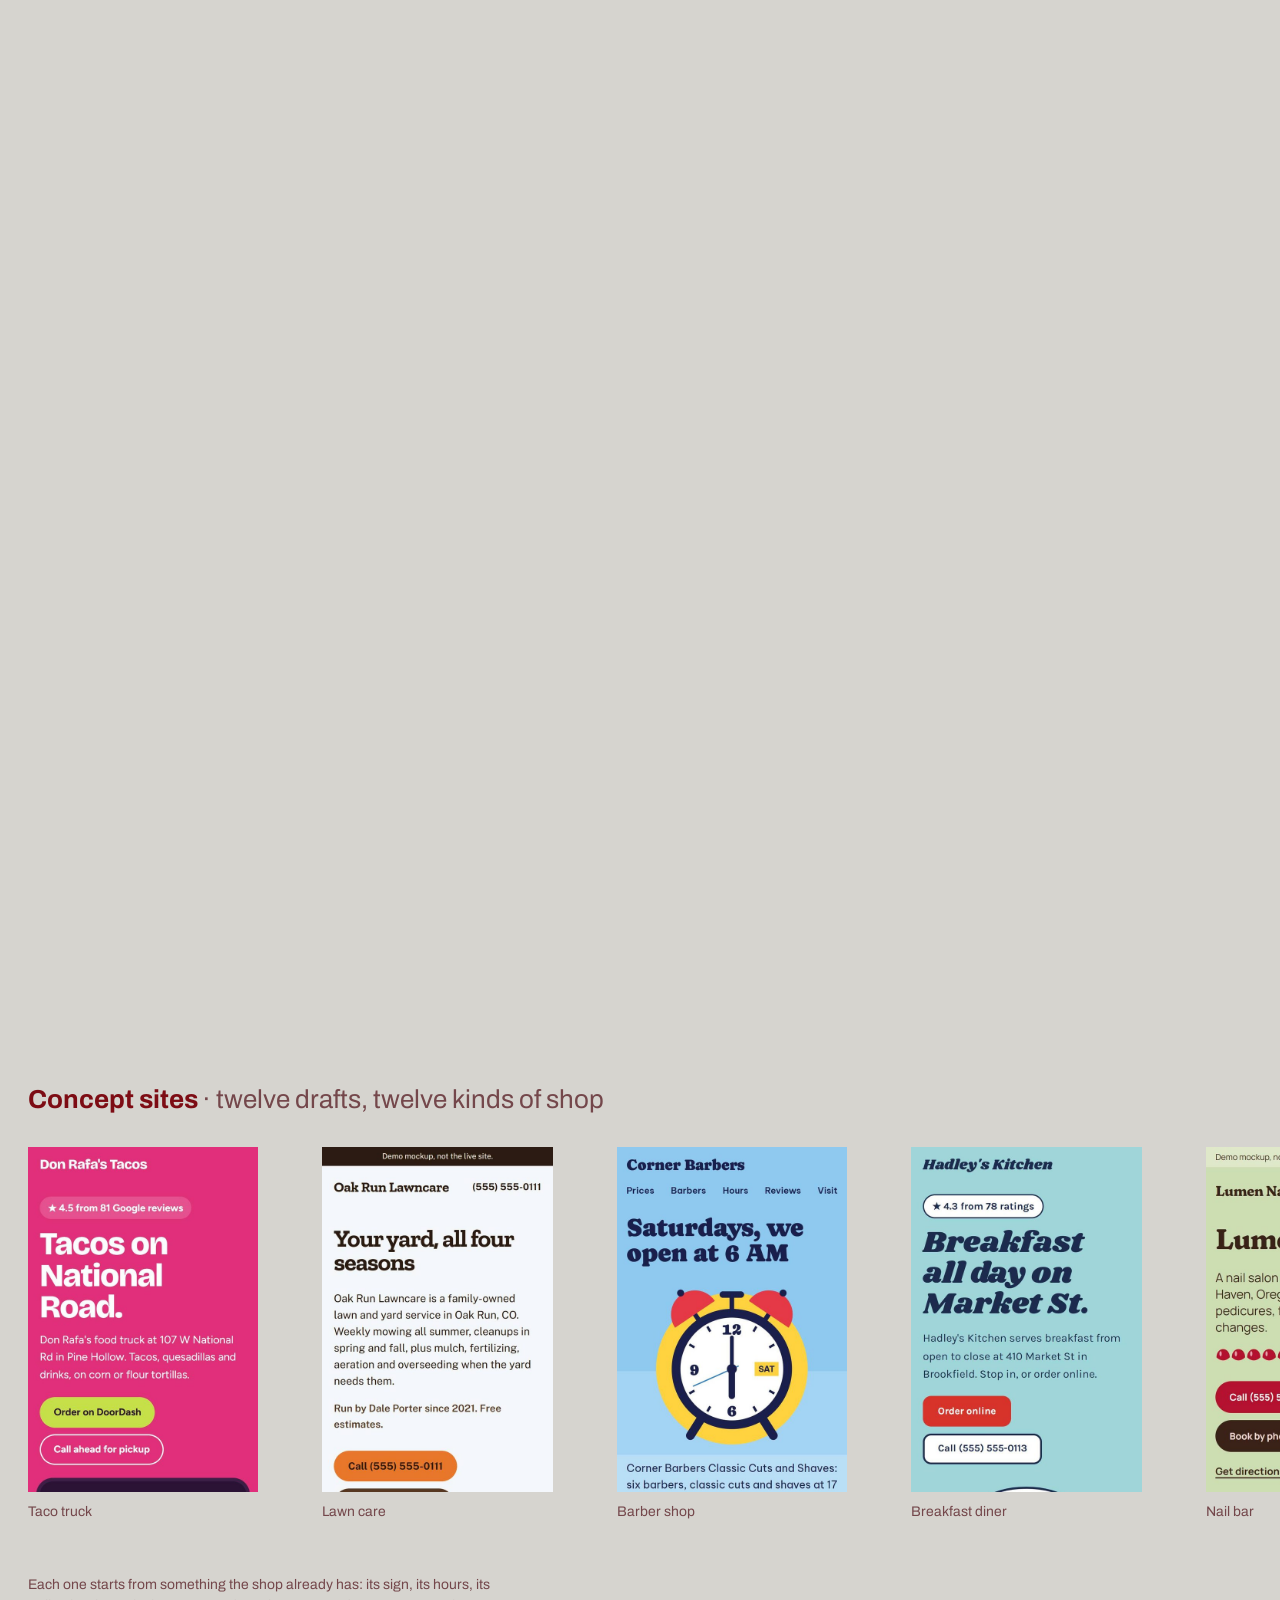
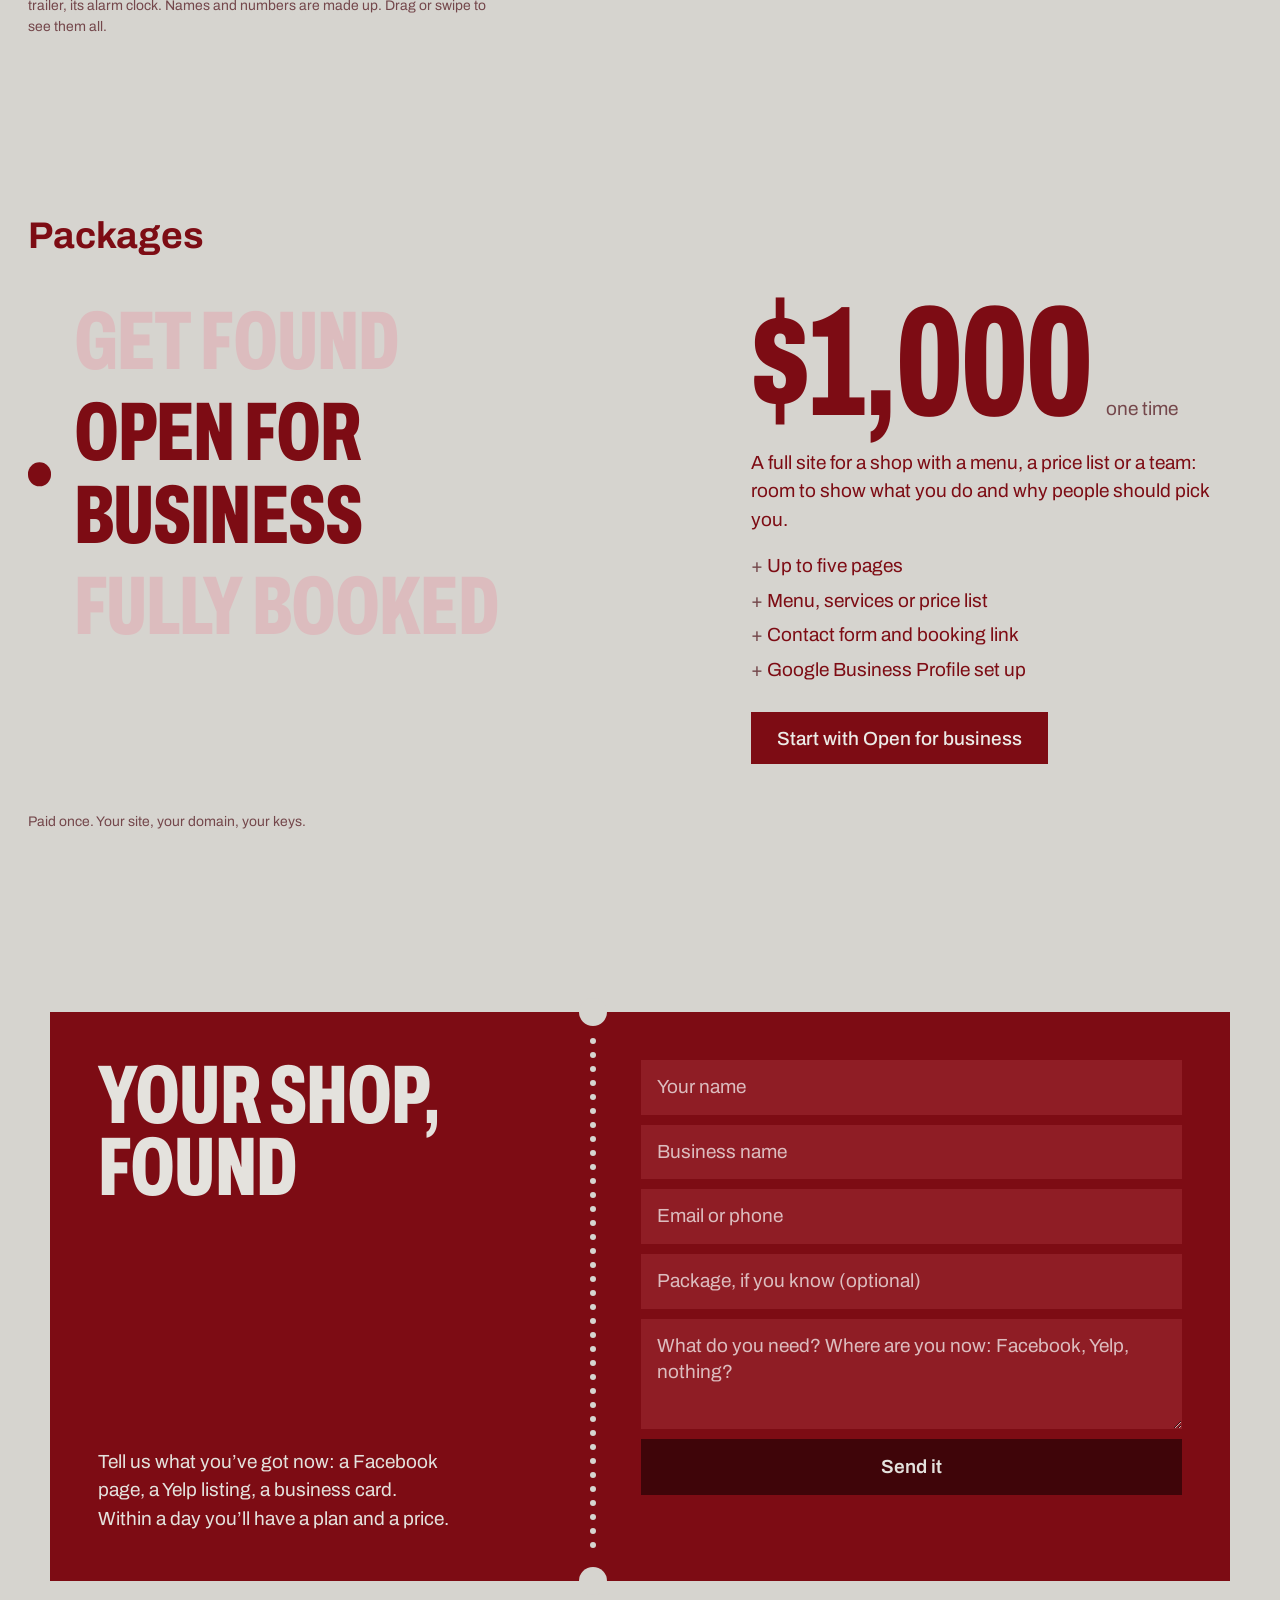
==== commit da7b2855: "Light and dark versions of every palette, with a header toggle Co-Authored-By: Claude Opus 5.5 <nore" ====
--- a/index.html
+++ b/index.html
@@ -3,9 +3,10 @@
 <head>
   <meta charset="utf-8">
   <meta name="viewport" content="width=device-width, initial-scale=1">
+  <meta name="color-scheme" content="light dark">
   <title>We Make Websites — websites for local businesses</title>
   <meta name="description" content="Real websites for local businesses that are stuck on a Facebook page Google can't find. Built in days, priced up front.">
-  <script>document.documentElement.classList.add('js');try{var t=new URLSearchParams(location.search).get('theme')||sessionStorage.getItem('theme');if(t)document.documentElement.dataset.theme=t}catch(e){}</script>
+  <script>document.documentElement.classList.add('js');try{var t=new URLSearchParams(location.search).get('theme')||sessionStorage.getItem('theme');if(t)document.documentElement.dataset.theme=t}catch(e){}var m=null;try{m=localStorage.getItem('mode')}catch(e){}document.documentElement.dataset.mode=m||(matchMedia('(prefers-color-scheme: dark)').matches?'dark':'light');</script>
   <link rel="preconnect" href="https://fonts.googleapis.com">
   <link rel="preconnect" href="https://fonts.gstatic.com" crossorigin>
   <link href="https://fonts.googleapis.com/css2?family=Archivo:wdth,wght@62..125,100..900&display=swap" rel="stylesheet">
@@ -16,12 +17,13 @@
   <header class="bar">
     <a class="wordmark" href="./">wemakewebsites.work</a>
     <nav aria-label="Main">
-      <button class="menu-word" aria-expanded="false">Menu</button>
       <ul>
         <li><a class="link" href="#work">Work</a></li>
         <li><a class="link" href="#packages">Packages</a></li>
         <li><a class="link" href="#contact">Contact</a></li>
       </ul>
+      <button class="mode-toggle" type="button" aria-label="Switch to dark mode"><span class="dot" aria-hidden="true"></span><span class="mode-label">Dark</span></button>
+      <button class="menu-word" aria-expanded="false">Menu</button>
     </nav>
   </header>
 
--- a/css/site.css
+++ b/css/site.css
@@ -3,6 +3,7 @@
    ground warmed a step toward mid-grey on request ("not black or white, somewhere in between"). */
 
 :root {
+  color-scheme: light;
   --bg: #d6d4cf;
   --surface: #cac7c1;
   --ink: #7d0c14;
@@ -11,7 +12,7 @@
   --accent-ink: #ecebe7;
   --field: #7d0c14;
   --field-ink: #e4e2dd;
-  --field-soft: #c9a3a6;
+  --field-soft: #dcbcbe;
   --field-input: #8f1d25;
   --field-deep: #3f0509;
 
@@ -79,7 +80,7 @@
   transition: text-decoration-color var(--t-hover) ease;
 }
 @media (hover: hover) and (pointer: fine) {
-  .button:hover { background: var(--field-deep); }
+  .button:hover { background: color-mix(in srgb, var(--accent) 84%, var(--bg)); }
   .link:hover { text-decoration-color: currentColor; }
 }
 
@@ -91,7 +92,18 @@
   font-size: var(--step-body);
 }
 .bar .wordmark { font-weight: 600; text-decoration: none; }
+.bar nav { display: flex; align-items: baseline; gap: 28px; }
 .bar nav ul { display: flex; gap: 28px; }
+.mode-toggle {
+  display: inline-flex; align-items: center; gap: 8px; min-height: 44px; margin: -12px 0; padding: 0 14px;
+  background: color-mix(in srgb, var(--bg) 80%, transparent); -webkit-backdrop-filter: blur(8px); backdrop-filter: blur(8px);
+  border: 2px solid var(--ink); border-radius: 999px; /* taste-skill-ignore: pill toggle */
+  color: var(--ink); font: 600 var(--step-small) var(--font); white-space: nowrap; cursor: pointer;
+}
+@media (max-width: 720px) { .bar nav { gap: 10px; } .mode-toggle { padding: 0 12px; } }
+.mode-toggle .dot { width: 12px; height: 12px; border-radius: 50%; border: 2px solid currentColor; background: currentColor; }
+:root[data-mode="dark"] .mode-toggle .dot { background: transparent; }
+.mode-toggle:active { transform: scale(0.96); }
 .bar nav a { text-decoration: none; }
 .menu-word { display: none; }
 @media (max-width: 720px) {
@@ -400,12 +412,20 @@
   .js [data-reveal].is-in { opacity: 1; transform: none; }
 }
 
-/* ---------- colour schemes to try: add ?theme=forest (etc.) to the URL, or ?themes for a picker ---------- */
-:root[data-theme="forest"] { --bg:#d3d6cf; --surface:#c5c9c0; --ink:#1f4a33; --muted:#4f6457; --accent:#1f4a33; --accent-ink:#e8ebe5; --field:#1f4a33; --field-ink:#e2e6df; --field-soft:#a9bfb0; --field-input:#2c5a41; --field-deep:#0e2a1c; }
-:root[data-theme="navy"]   { --bg:#d4d5d8; --surface:#c6c8cd; --ink:#1c2f6b; --muted:#4b5574; --accent:#1c2f6b; --accent-ink:#e6e8ee; --field:#1c2f6b; --field-ink:#e2e4ea; --field-soft:#a7b0cc; --field-input:#2a3f80; --field-deep:#0b1638; }
-:root[data-theme="tomato"] { --bg:#dcd5c8; --surface:#cfc6b6; --ink:#2b2622; --muted:#6a5f55; --accent:#c8431f; --accent-ink:#fbf4ea; --field:#c8431f; --field-ink:#fbf1e6; --field-soft:#f3c2ad; --field-input:#d65d39; --field-deep:#5e1a06; }
-:root[data-theme="slate"]  { --bg:#cdd0cf; --surface:#bfc3c2; --ink:#23292b; --muted:#555e60; --accent:#23292b; --accent-ink:#e8c35a; --field:#2f3a3d; --field-ink:#ecd27f; --field-soft:#9aa6a8; --field-input:#3c494c; --field-deep:#161c1e; }
-:root[data-theme="plum"]   { --bg:#d8d3d6; --surface:#cbc4c8; --ink:#4b1d48; --muted:#6c5068; --accent:#4b1d48; --accent-ink:#efe8ec; --field:#4b1d48; --field-ink:#efe6ec; --field-soft:#c5a9c1; --field-input:#5c2b58; --field-deep:#250b23; }
+/* ---------- colour schemes: every palette has a light and a dark version (all text pairs ≥ 4.5:1).
+   Light/dark follows the system until the visitor uses the toggle. ?themes shows a palette picker. ---------- */
+@media (prefers-color-scheme: dark) { :root:not([data-mode="light"]) { color-scheme: dark; --bg:#1b1617; --surface:#262021; --ink:#f0aaa8; --muted:#bf9e9d; --accent:#e57b7f; --accent-ink:#1c0e0f; --field:#5c0f16; --field-ink:#f6e4e3; --field-soft:#d4a2a4; --field-input:#701b23; --field-deep:#2a0508; } }
+:root[data-mode="dark"] { color-scheme: dark; --bg:#1b1617; --surface:#262021; --ink:#f0aaa8; --muted:#bf9e9d; --accent:#e57b7f; --accent-ink:#1c0e0f; --field:#5c0f16; --field-ink:#f6e4e3; --field-soft:#d4a2a4; --field-input:#701b23; --field-deep:#2a0508; }
+:root[data-theme="forest"] { --bg:#d3d6cf; --surface:#c5c9c0; --ink:#1f4a33; --muted:#46594d; --accent:#1f4a33; --accent-ink:#e8ebe5; --field:#1f4a33; --field-ink:#e2e6df; --field-soft:#bcd0c2; --field-input:#2c5a41; --field-deep:#0e2a1c; }
+:root[data-theme="forest"][data-mode="dark"] { --bg:#141a16; --surface:#1e2620; --ink:#a9d8b8; --muted:#93ab9c; --accent:#74c290; --accent-ink:#0c1a11; --field:#1d3d2a; --field-ink:#e1eee4; --field-soft:#9dbca8; --field-input:#285035; --field-deep:#0a1a10; }
+:root[data-theme="navy"] { --bg:#d4d5d8; --surface:#c6c8cd; --ink:#1c2f6b; --muted:#4b5574; --accent:#1c2f6b; --accent-ink:#e6e8ee; --field:#1c2f6b; --field-ink:#e2e4ea; --field-soft:#a7b0cc; --field-input:#2a3f80; --field-deep:#0b1638; }
+:root[data-theme="navy"][data-mode="dark"] { --bg:#13161f; --surface:#1d212d; --ink:#b9c7f5; --muted:#98a2c0; --accent:#86a0f0; --accent-ink:#0b1230; --field:#1f2c5c; --field-ink:#e4e9f8; --field-soft:#a3aed4; --field-input:#2a3a72; --field-deep:#0a1230; }
+:root[data-theme="tomato"] { --bg:#dcd5c8; --surface:#cfc6b6; --ink:#2b2622; --muted:#645a50; --accent:#b23a1a; --accent-ink:#fbf4ea; --field:#b23a1a; --field-ink:#fbf1e6; --field-soft:#f6d6c9; --field-input:#a5381a; --field-deep:#5e1a06; }
+:root[data-theme="tomato"][data-mode="dark"] { --bg:#1d1a17; --surface:#29241f; --ink:#efe6da; --muted:#b5a797; --accent:#ee7049; --accent-ink:#1d0b04; --field:#9b3218; --field-ink:#fdeee3; --field-soft:#f6d3c4; --field-input:#8f2c14; --field-deep:#4a1405; }
+:root[data-theme="slate"] { --bg:#cdd0cf; --surface:#bfc3c2; --ink:#23292b; --muted:#4f585a; --accent:#23292b; --accent-ink:#ecd27f; --field:#2f3a3d; --field-ink:#ecd27f; --field-soft:#b8c2c4; --field-input:#3c494c; --field-deep:#161c1e; }
+:root[data-theme="slate"][data-mode="dark"] { --bg:#161a1b; --surface:#212628; --ink:#e6e9e9; --muted:#a0a9ab; --accent:#e8c35a; --accent-ink:#1a1606; --field:#2b3437; --field-ink:#ecd27f; --field-soft:#a5b0b2; --field-input:#364245; --field-deep:#0e1213; }
+:root[data-theme="plum"] { --bg:#d8d3d6; --surface:#cbc4c8; --ink:#4b1d48; --muted:#6a4e66; --accent:#4b1d48; --accent-ink:#efe8ec; --field:#4b1d48; --field-ink:#efe6ec; --field-soft:#c9adc5; --field-input:#5c2b58; --field-deep:#250b23; }
+:root[data-theme="plum"][data-mode="dark"] { --bg:#1a1419; --surface:#251d24; --ink:#ebbde5; --muted:#b69cb1; --accent:#d891cf; --accent-ink:#22091f; --field:#4b1d48; --field-ink:#f5e9f2; --field-soft:#cdabc7; --field-input:#5c2b58; --field-deep:#1c0619; }
 .theme-picker {
   position: fixed; left: 12px; bottom: 12px; z-index: 50; display: flex; gap: 6px; padding: 6px;
   background: color-mix(in srgb, var(--bg) 80%, transparent); -webkit-backdrop-filter: blur(10px); backdrop-filter: blur(10px);
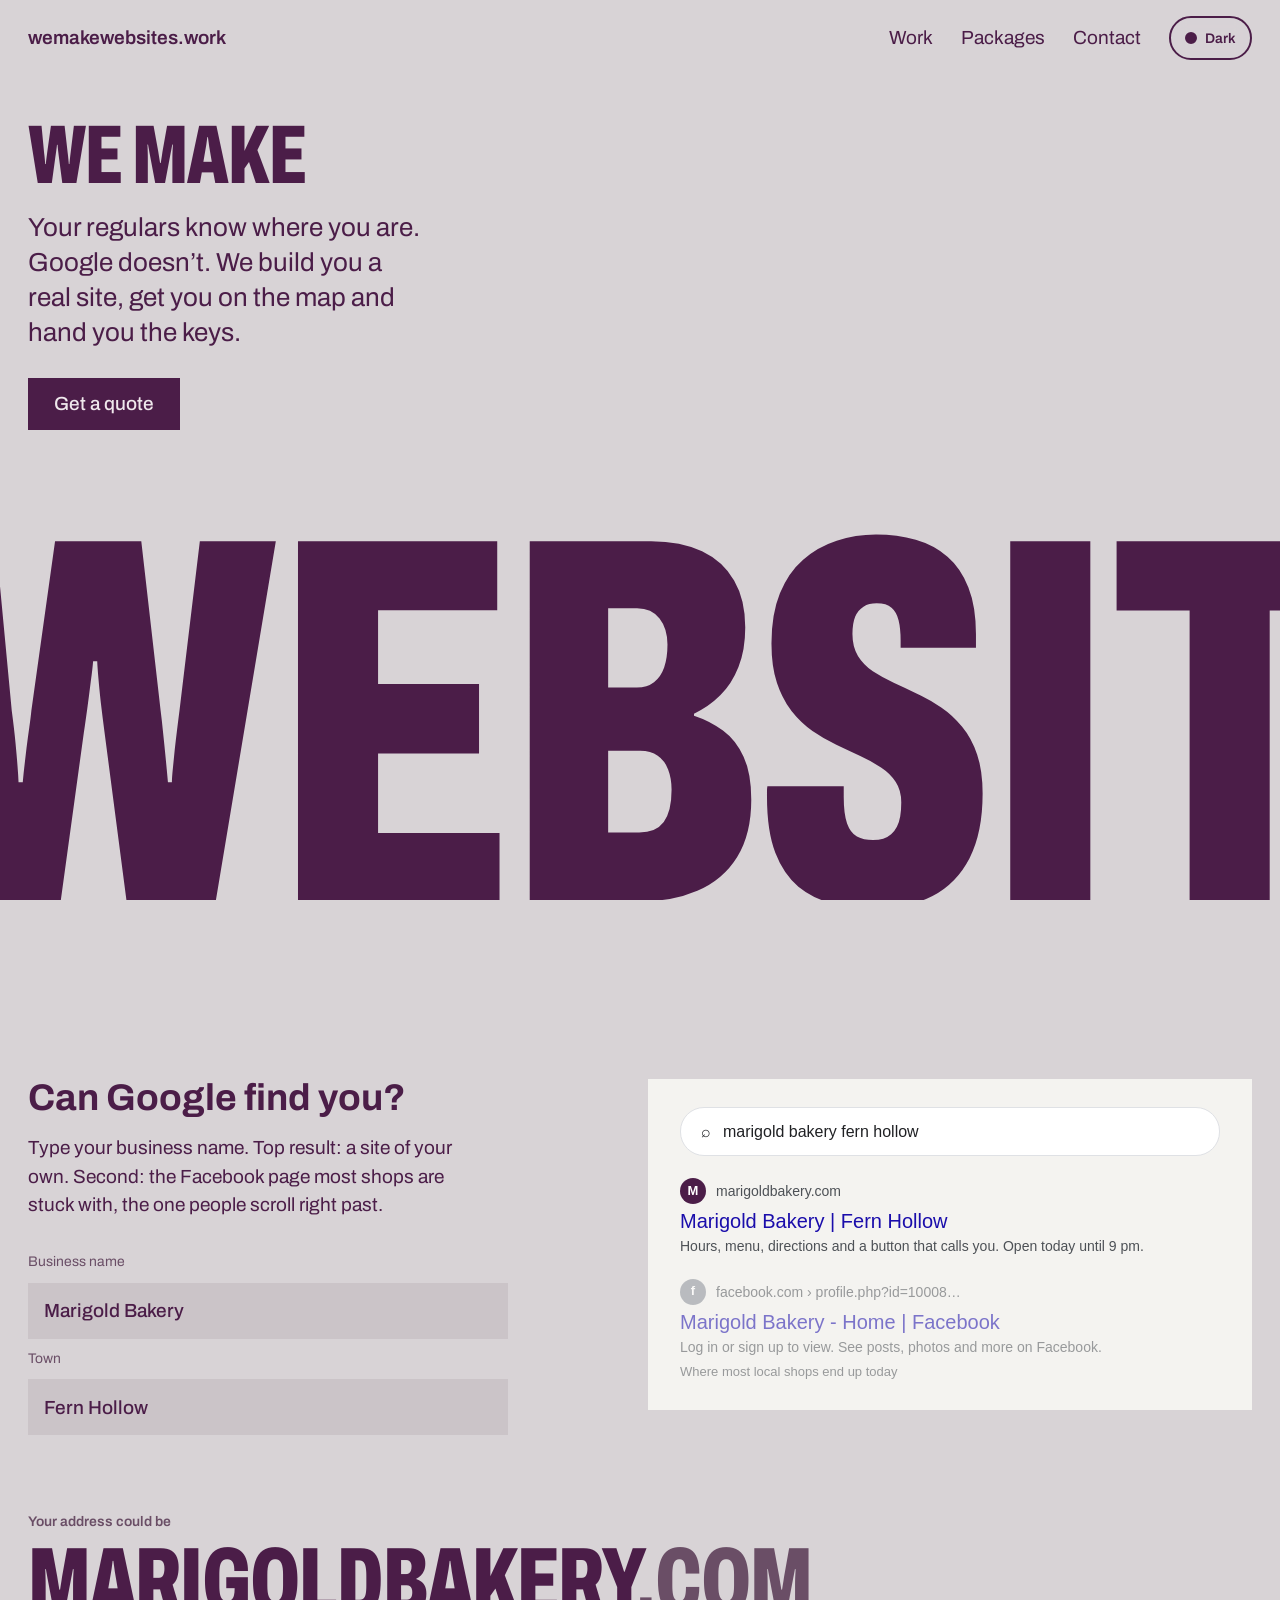
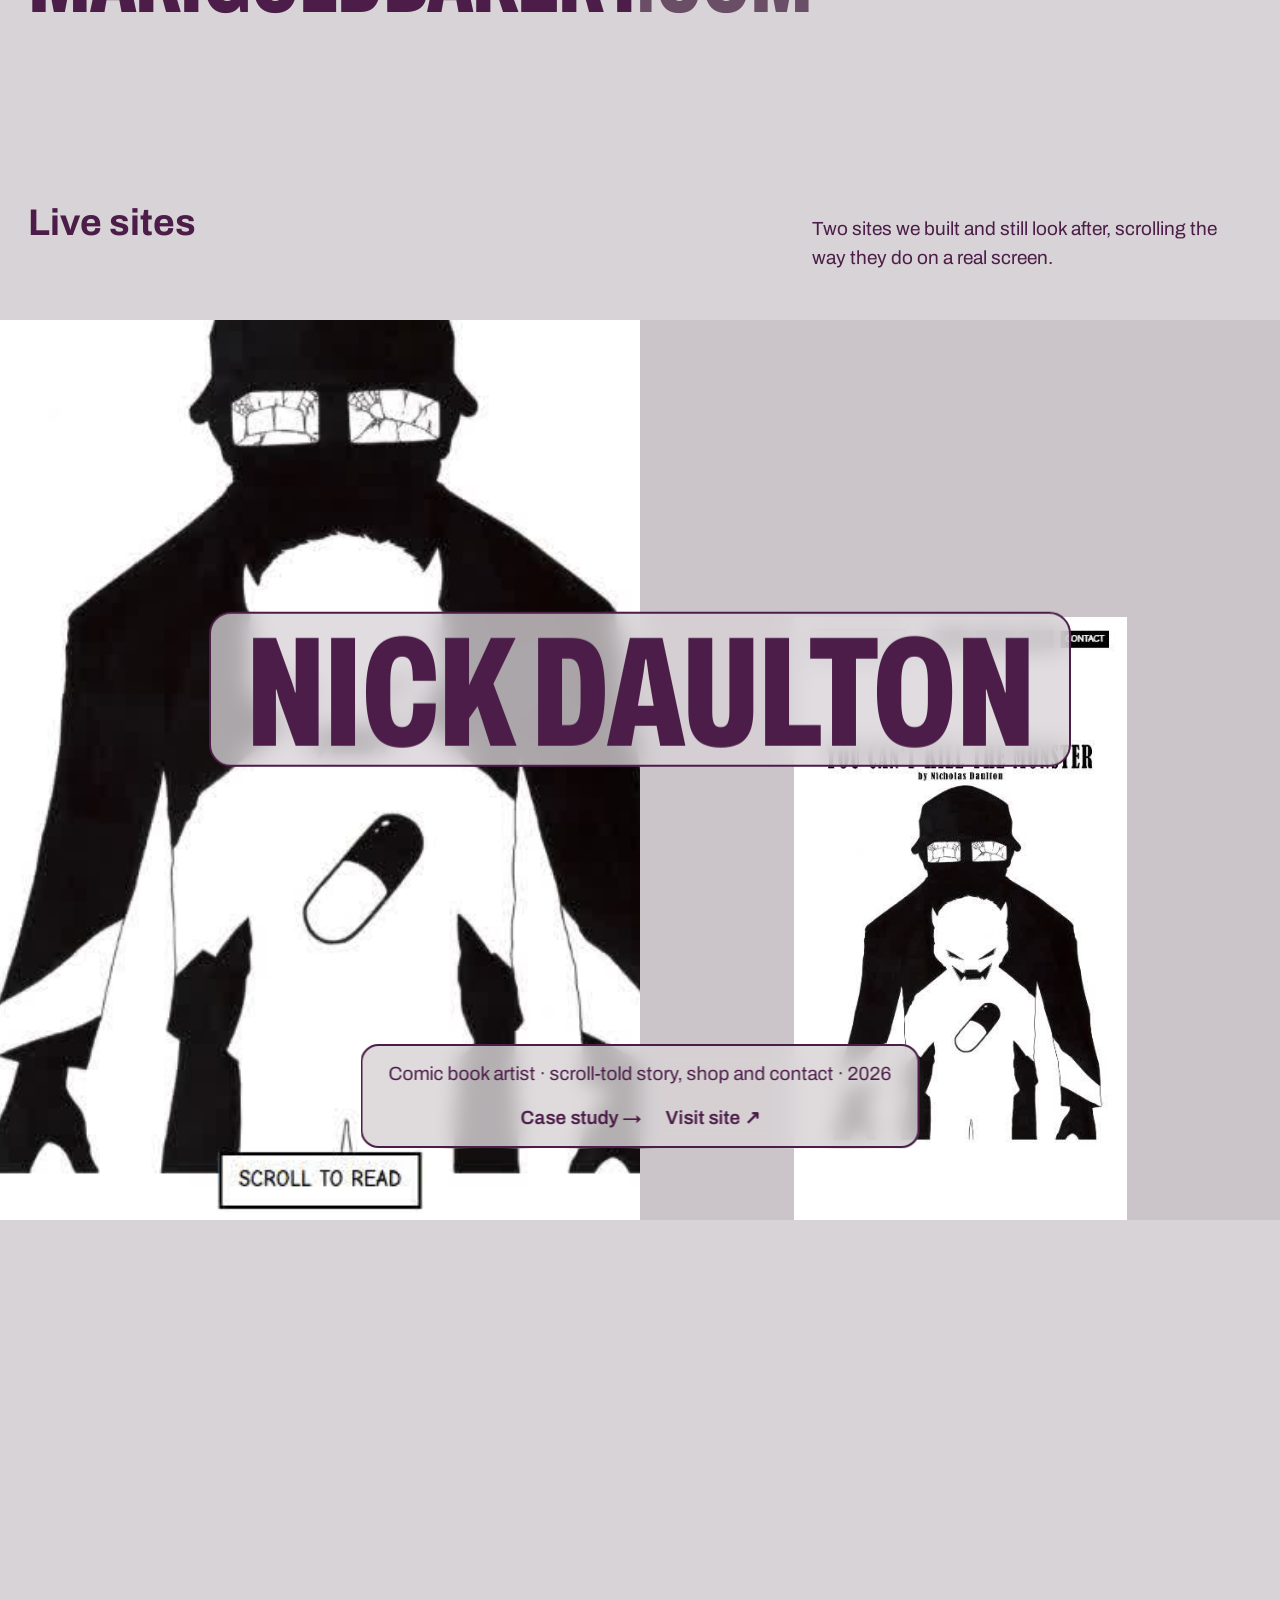
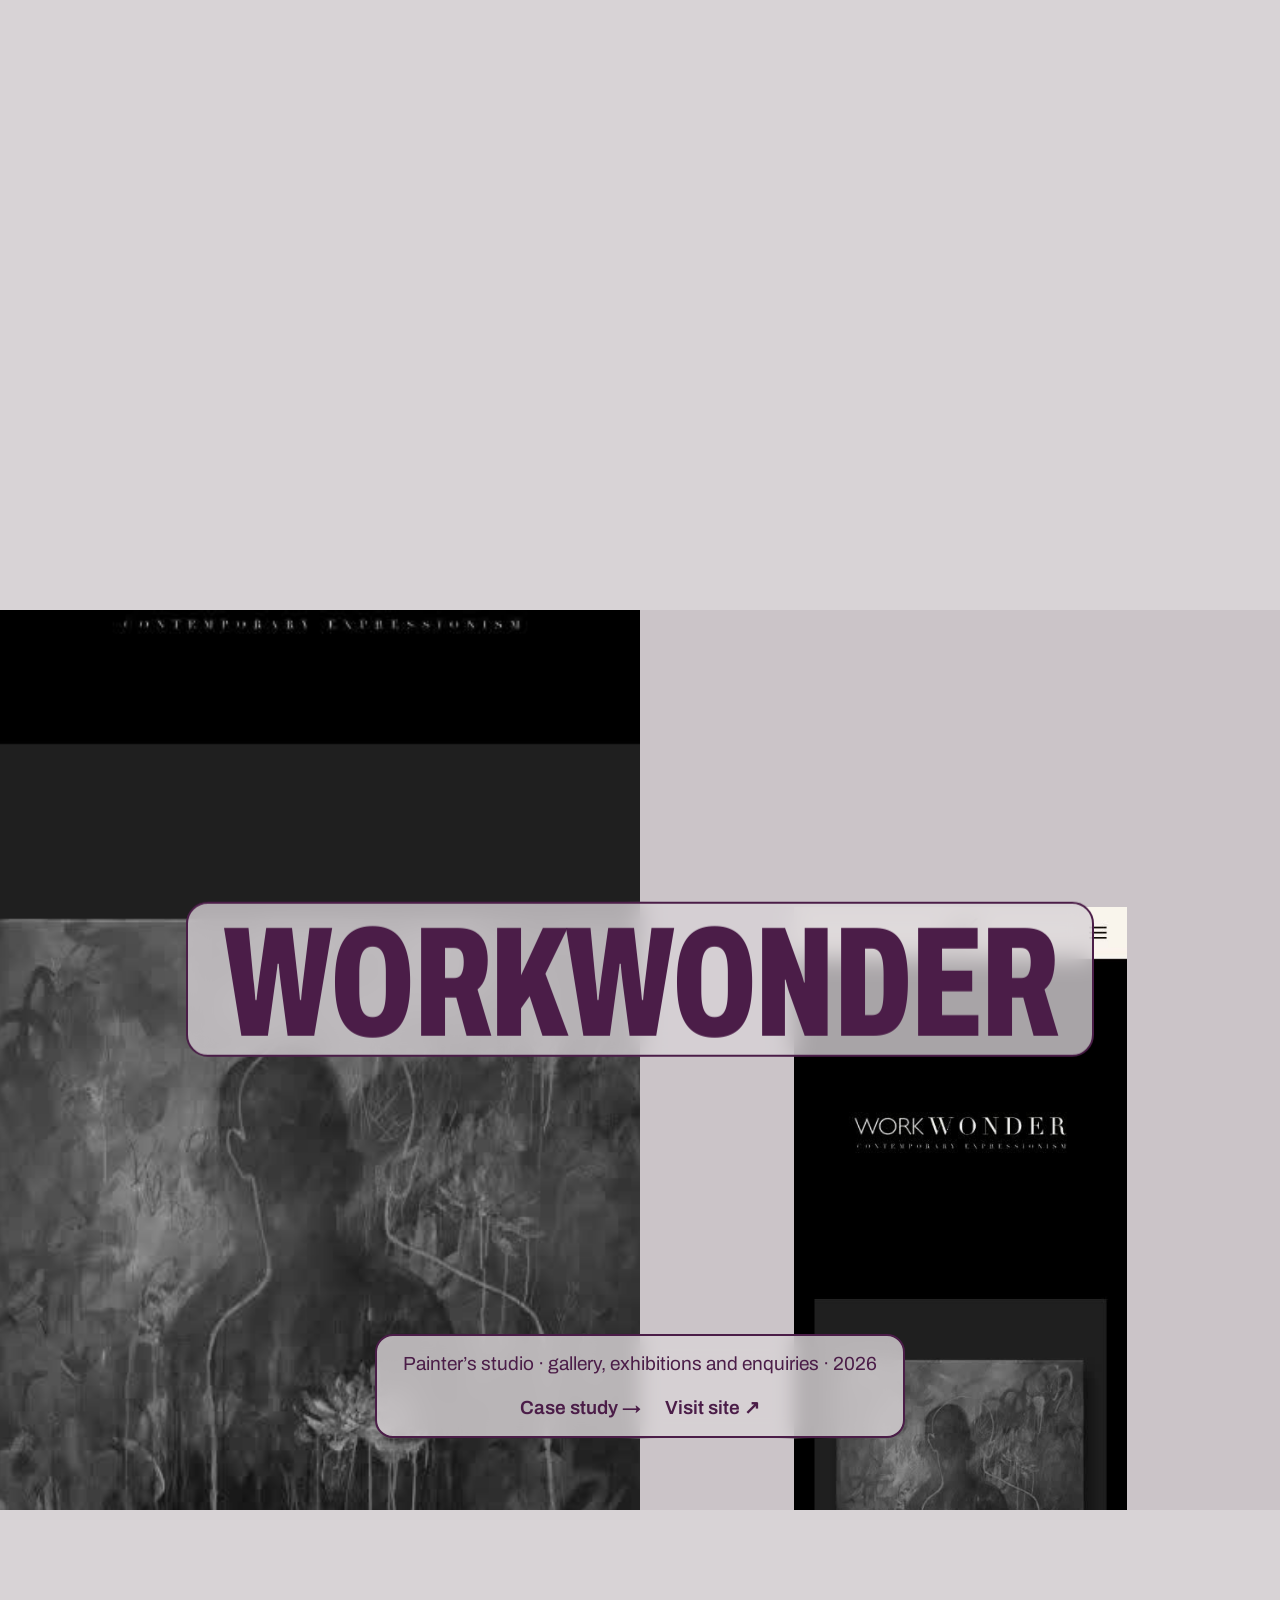
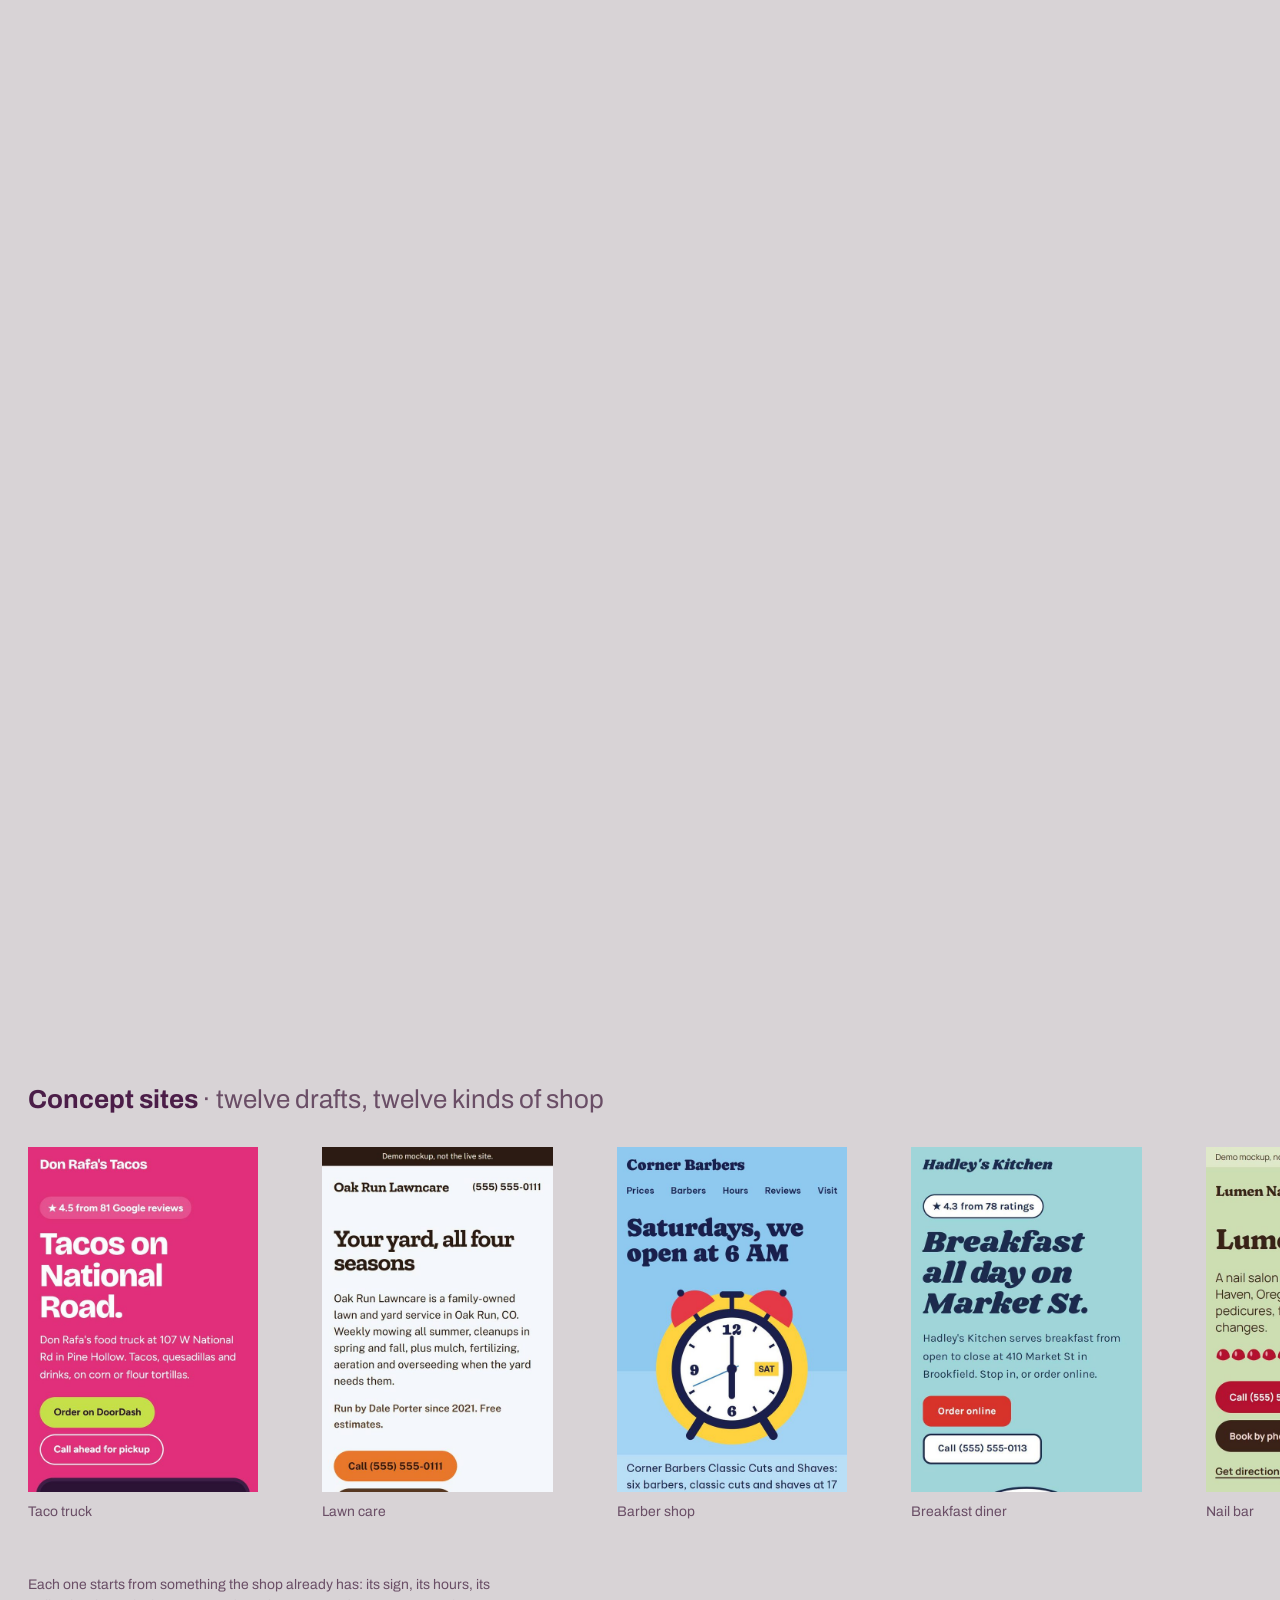
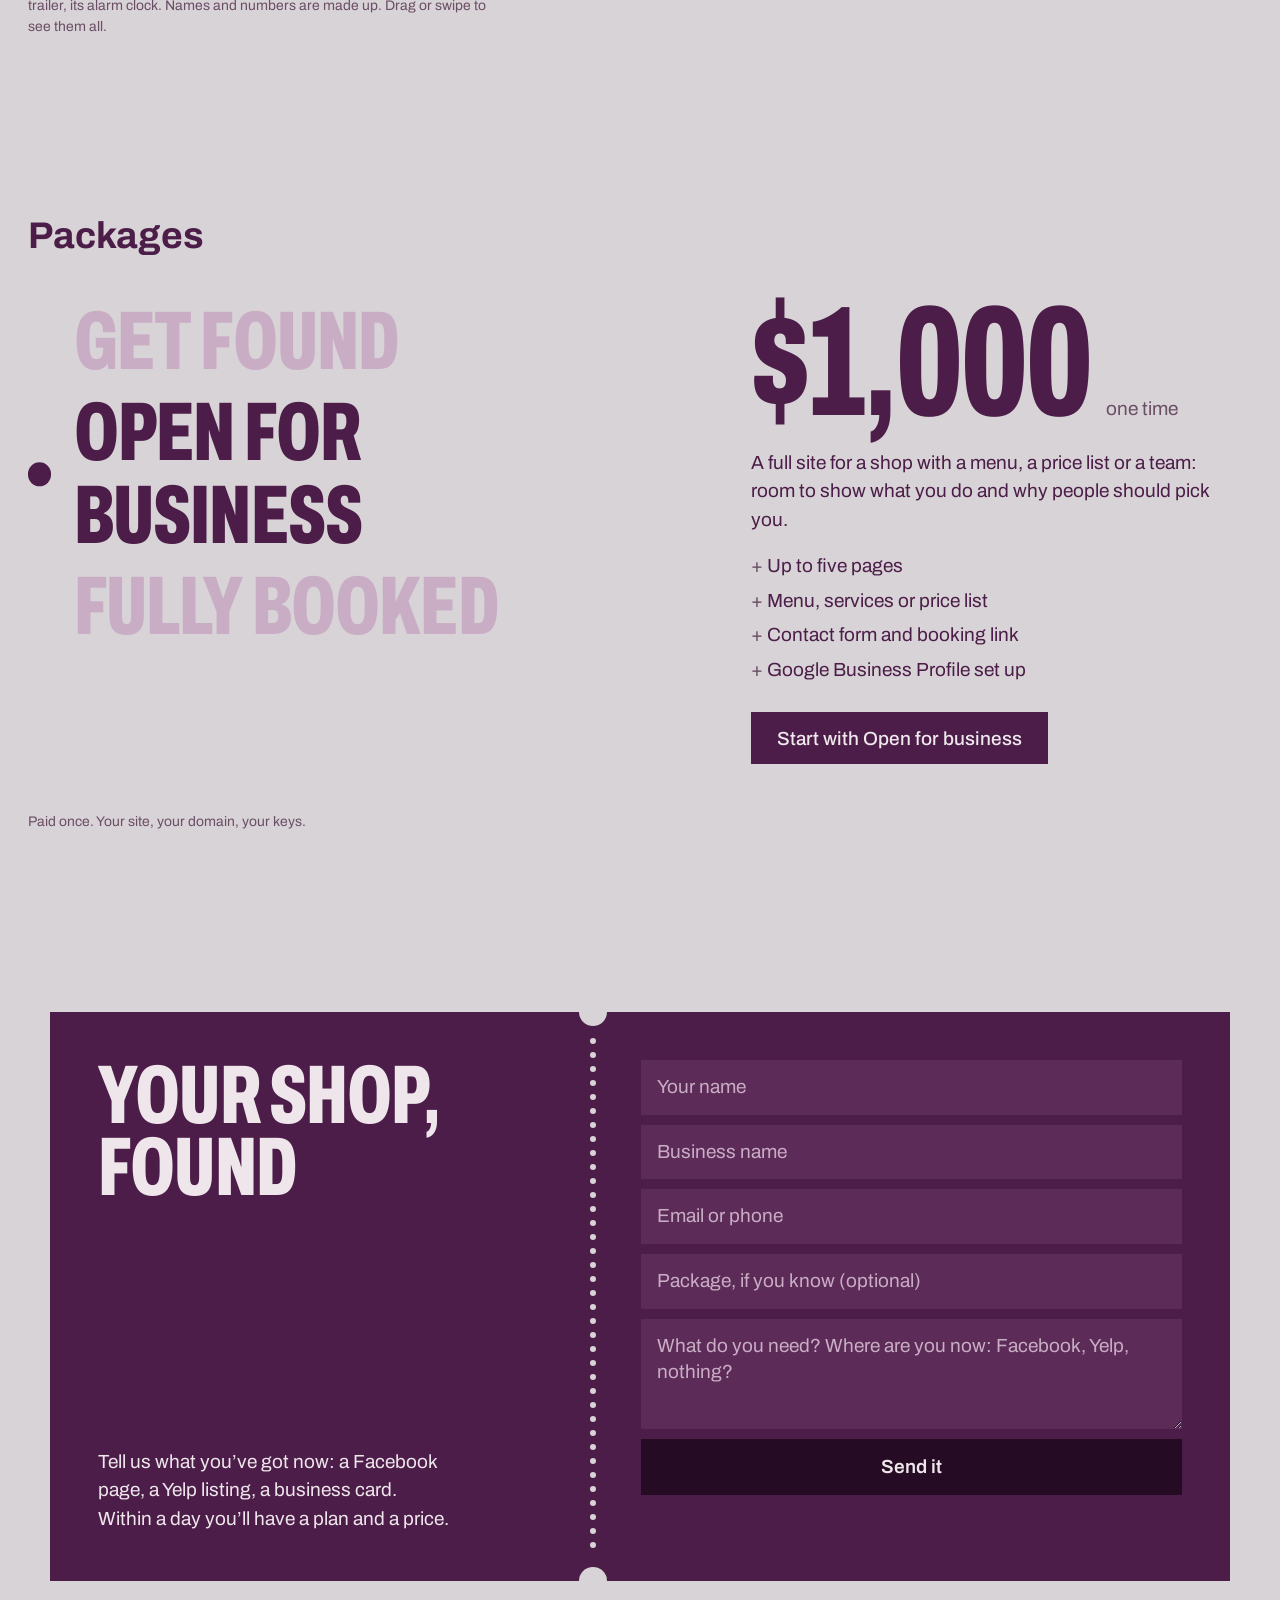
==== commit b745f62c: "Plum is the default palette; start in light mode Co-Authored-By: Claude Opus 5.5 <noreply@anthropic." ====
--- a/index.html
+++ b/index.html
@@ -6,7 +6,7 @@
   <meta name="color-scheme" content="light dark">
   <title>We Make Websites — websites for local businesses</title>
   <meta name="description" content="Real websites for local businesses that are stuck on a Facebook page Google can't find. Built in days, priced up front.">
-  <script>document.documentElement.classList.add('js');try{var t=new URLSearchParams(location.search).get('theme')||sessionStorage.getItem('theme');if(t)document.documentElement.dataset.theme=t}catch(e){}var m=null;try{m=localStorage.getItem('mode')}catch(e){}document.documentElement.dataset.mode=m||(matchMedia('(prefers-color-scheme: dark)').matches?'dark':'light');</script>
+  <script>document.documentElement.classList.add('js');try{var t=new URLSearchParams(location.search).get('theme')||sessionStorage.getItem('theme');if(t)document.documentElement.dataset.theme=t}catch(e){}var m=null;try{m=localStorage.getItem('mode')}catch(e){}document.documentElement.dataset.mode=m||'light';</script>
   <link rel="preconnect" href="https://fonts.googleapis.com">
   <link rel="preconnect" href="https://fonts.gstatic.com" crossorigin>
   <link href="https://fonts.googleapis.com/css2?family=Archivo:wdth,wght@62..125,100..900&display=swap" rel="stylesheet">
--- a/css/site.css
+++ b/css/site.css
@@ -1,20 +1,20 @@
 /* wemakewebsites.work
-   Direction: "The name as a monument" (tasteskill seed 1169197259), palette Oxblood and grey,
+   Direction: "The name as a monument" (tasteskill seed 1169197259), palette Oxblood and grey (now plum by default, light mode first),
    ground warmed a step toward mid-grey on request ("not black or white, somewhere in between"). */
 
 :root {
   color-scheme: light;
-  --bg: #d6d4cf;
-  --surface: #cac7c1;
-  --ink: #7d0c14;
-  --muted: #74474b;
-  --accent: #7d0c14;
-  --accent-ink: #ecebe7;
-  --field: #7d0c14;
-  --field-ink: #e4e2dd;
-  --field-soft: #dcbcbe;
-  --field-input: #8f1d25;
-  --field-deep: #3f0509;
+  --bg: #d8d3d6;
+  --surface: #cbc4c8;
+  --ink: #4b1d48;
+  --muted: #6a4e66;
+  --accent: #4b1d48;
+  --accent-ink: #efe8ec;
+  --field: #4b1d48;
+  --field-ink: #efe6ec;
+  --field-soft: #c9adc5;
+  --field-input: #5c2b58;
+  --field-deep: #250b23;
 
   --font: "Archivo", "Arial Narrow", Arial, sans-serif;
   --step-small: clamp(0.8125rem, 0.79rem + 0.1vw, 0.875rem);
@@ -413,9 +413,8 @@
 }
 
 /* ---------- colour schemes: every palette has a light and a dark version (all text pairs ≥ 4.5:1).
-   Light/dark follows the system until the visitor uses the toggle. ?themes shows a palette picker. ---------- */
-@media (prefers-color-scheme: dark) { :root:not([data-mode="light"]) { color-scheme: dark; --bg:#1b1617; --surface:#262021; --ink:#f0aaa8; --muted:#bf9e9d; --accent:#e57b7f; --accent-ink:#1c0e0f; --field:#5c0f16; --field-ink:#f6e4e3; --field-soft:#d4a2a4; --field-input:#701b23; --field-deep:#2a0508; } }
-:root[data-mode="dark"] { color-scheme: dark; --bg:#1b1617; --surface:#262021; --ink:#f0aaa8; --muted:#bf9e9d; --accent:#e57b7f; --accent-ink:#1c0e0f; --field:#5c0f16; --field-ink:#f6e4e3; --field-soft:#d4a2a4; --field-input:#701b23; --field-deep:#2a0508; }
+   Light mode by default; the header toggle switches and is remembered. ?themes shows a palette picker. ---------- */
+:root[data-mode="dark"] { color-scheme: dark; --bg:#1a1419; --surface:#251d24; --ink:#ebbde5; --muted:#b69cb1; --accent:#d891cf; --accent-ink:#22091f; --field:#4b1d48; --field-ink:#f5e9f2; --field-soft:#cdabc7; --field-input:#5c2b58; --field-deep:#1c0619; }
 :root[data-theme="forest"] { --bg:#d3d6cf; --surface:#c5c9c0; --ink:#1f4a33; --muted:#46594d; --accent:#1f4a33; --accent-ink:#e8ebe5; --field:#1f4a33; --field-ink:#e2e6df; --field-soft:#bcd0c2; --field-input:#2c5a41; --field-deep:#0e2a1c; }
 :root[data-theme="forest"][data-mode="dark"] { --bg:#141a16; --surface:#1e2620; --ink:#a9d8b8; --muted:#93ab9c; --accent:#74c290; --accent-ink:#0c1a11; --field:#1d3d2a; --field-ink:#e1eee4; --field-soft:#9dbca8; --field-input:#285035; --field-deep:#0a1a10; }
 :root[data-theme="navy"] { --bg:#d4d5d8; --surface:#c6c8cd; --ink:#1c2f6b; --muted:#4b5574; --accent:#1c2f6b; --accent-ink:#e6e8ee; --field:#1c2f6b; --field-ink:#e2e4ea; --field-soft:#a7b0cc; --field-input:#2a3f80; --field-deep:#0b1638; }
@@ -424,8 +423,8 @@
 :root[data-theme="tomato"][data-mode="dark"] { --bg:#1d1a17; --surface:#29241f; --ink:#efe6da; --muted:#b5a797; --accent:#ee7049; --accent-ink:#1d0b04; --field:#9b3218; --field-ink:#fdeee3; --field-soft:#f6d3c4; --field-input:#8f2c14; --field-deep:#4a1405; }
 :root[data-theme="slate"] { --bg:#cdd0cf; --surface:#bfc3c2; --ink:#23292b; --muted:#4f585a; --accent:#23292b; --accent-ink:#ecd27f; --field:#2f3a3d; --field-ink:#ecd27f; --field-soft:#b8c2c4; --field-input:#3c494c; --field-deep:#161c1e; }
 :root[data-theme="slate"][data-mode="dark"] { --bg:#161a1b; --surface:#212628; --ink:#e6e9e9; --muted:#a0a9ab; --accent:#e8c35a; --accent-ink:#1a1606; --field:#2b3437; --field-ink:#ecd27f; --field-soft:#a5b0b2; --field-input:#364245; --field-deep:#0e1213; }
-:root[data-theme="plum"] { --bg:#d8d3d6; --surface:#cbc4c8; --ink:#4b1d48; --muted:#6a4e66; --accent:#4b1d48; --accent-ink:#efe8ec; --field:#4b1d48; --field-ink:#efe6ec; --field-soft:#c9adc5; --field-input:#5c2b58; --field-deep:#250b23; }
-:root[data-theme="plum"][data-mode="dark"] { --bg:#1a1419; --surface:#251d24; --ink:#ebbde5; --muted:#b69cb1; --accent:#d891cf; --accent-ink:#22091f; --field:#4b1d48; --field-ink:#f5e9f2; --field-soft:#cdabc7; --field-input:#5c2b58; --field-deep:#1c0619; }
+:root[data-theme="oxblood"] { --bg:#d6d4cf; --surface:#cac7c1; --ink:#7d0c14; --muted:#74474b; --accent:#7d0c14; --accent-ink:#ecebe7; --field:#7d0c14; --field-ink:#e4e2dd; --field-soft:#dcbcbe; --field-input:#8f1d25; --field-deep:#3f0509; }
+:root[data-theme="oxblood"][data-mode="dark"] { --bg:#1b1617; --surface:#262021; --ink:#f0aaa8; --muted:#bf9e9d; --accent:#e57b7f; --accent-ink:#1c0e0f; --field:#5c0f16; --field-ink:#f6e4e3; --field-soft:#d4a2a4; --field-input:#701b23; --field-deep:#2a0508; }
 .theme-picker {
   position: fixed; left: 12px; bottom: 12px; z-index: 50; display: flex; gap: 6px; padding: 6px;
   background: color-mix(in srgb, var(--bg) 80%, transparent); -webkit-backdrop-filter: blur(10px); backdrop-filter: blur(10px);
